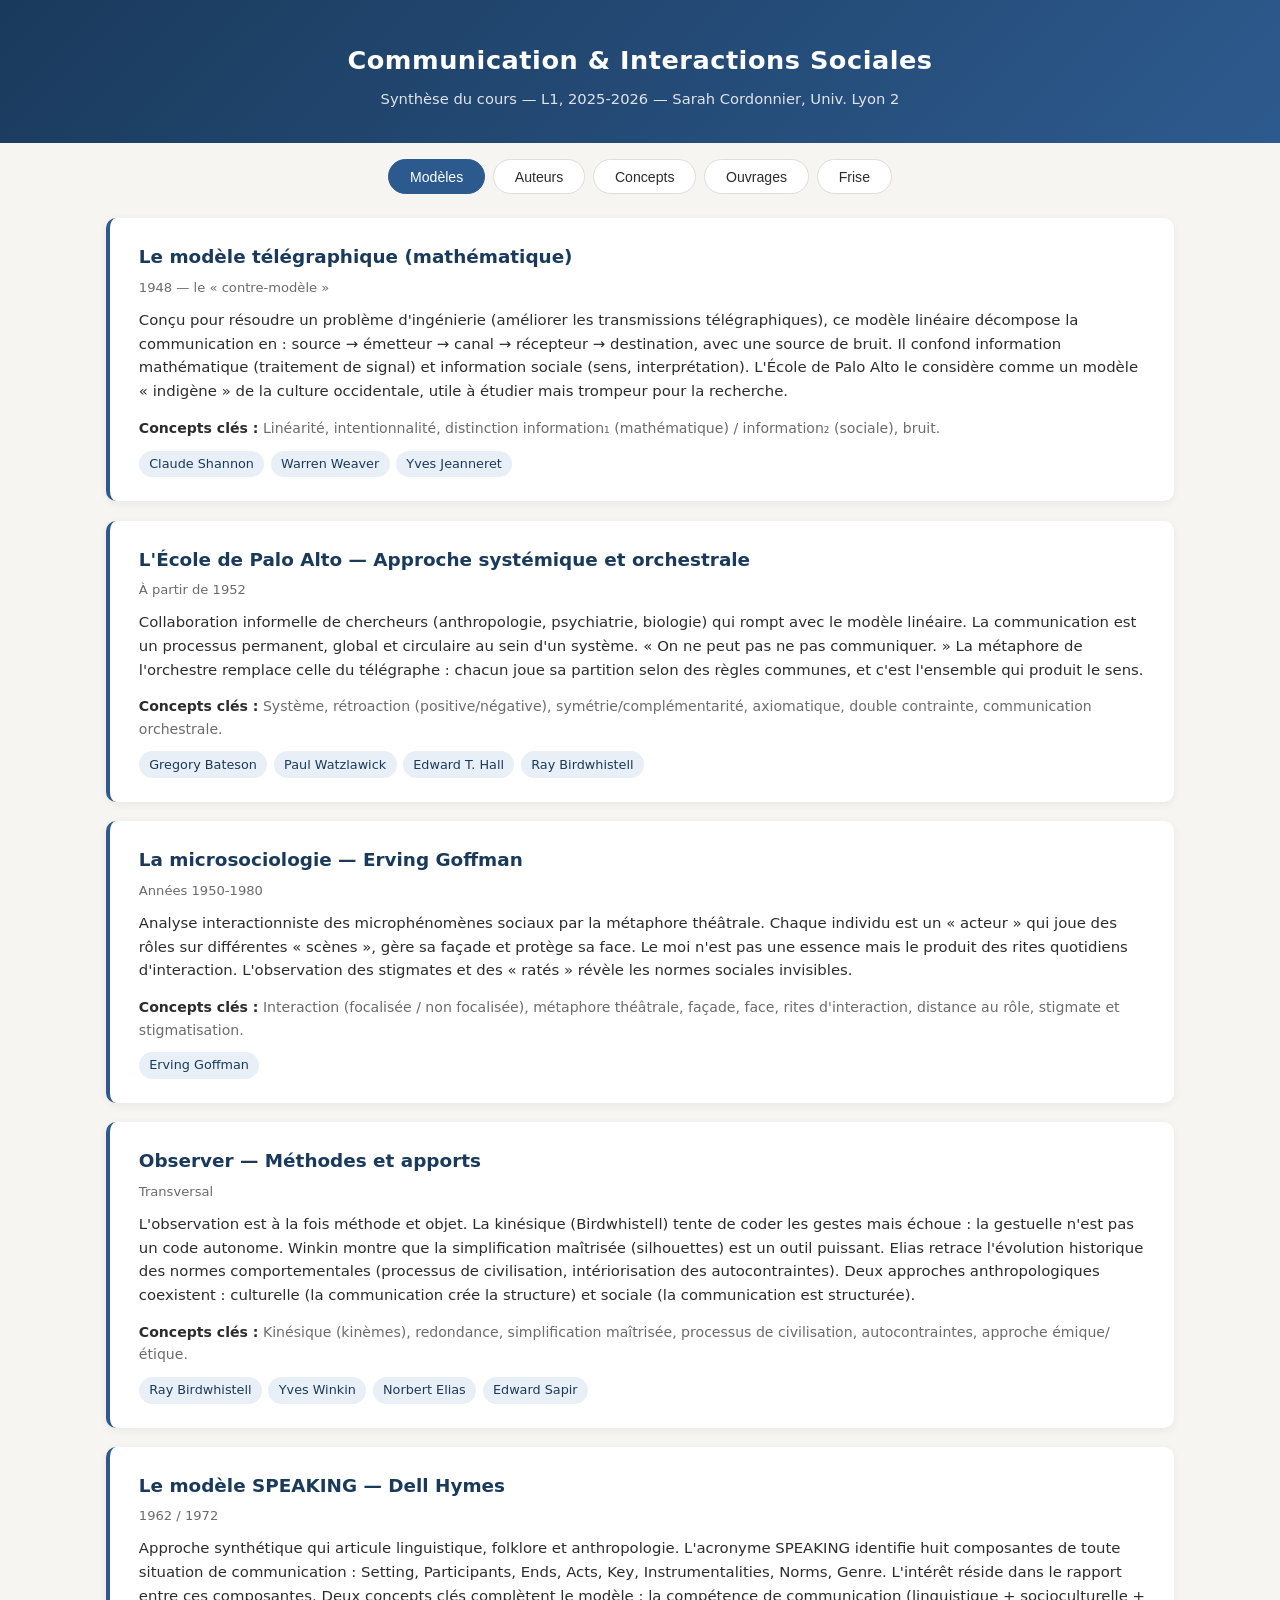
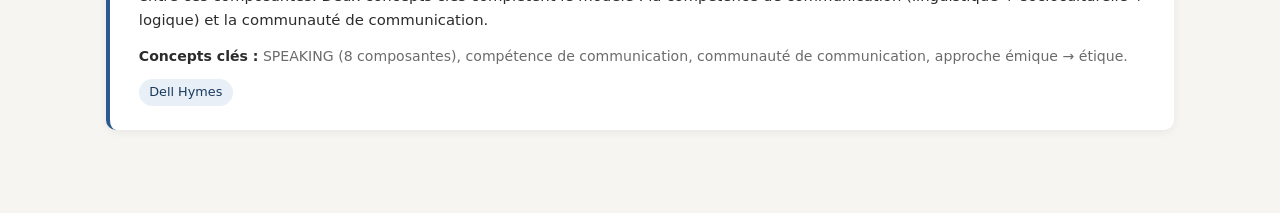
==== index.html @ d6310898 "Rename communication-models.html to index.html" ====
<!DOCTYPE html>
<html lang="fr">
<head>
<meta charset="UTF-8">
<meta name="viewport" content="width=device-width, initial-scale=1.0">
<title>Communication & Interactions Sociales — Synthèse</title>
<style>
  :root {
    --bg: #f6f5f1;
    --card: #ffffff;
    --accent: #2d5a8e;
    --accent-light: #e8eff7;
    --accent-dark: #1a3a5c;
    --accent2: #7b5ea7;
    --accent2-light: #f0ebf7;
    --accent2-dark: #5a3d82;
    --text: #2c2c2c;
    --text-light: #6b6b6b;
    --border: #e0ddd8;
    --tag-bg: #eae7e0;
    --shadow: 0 2px 8px rgba(0,0,0,.06);
    --radius: 10px;
  }

  * { margin: 0; padding: 0; box-sizing: border-box; }

  body {
    font-family: 'Segoe UI', system-ui, -apple-system, sans-serif;
    background: var(--bg);
    color: var(--text);
    line-height: 1.6;
  }

  /* ── Header ── */
  header {
    background: linear-gradient(135deg, var(--accent-dark), var(--accent));
    color: #fff;
    padding: 2.5rem 2rem 2rem;
    text-align: center;
  }
  header h1 { font-size: 1.6rem; font-weight: 700; letter-spacing: .02em; }
  header p { opacity: .85; font-size: .92rem; margin-top: .4rem; }

  /* ── Navigation tabs ── */
  nav {
    display: flex;
    justify-content: center;
    gap: .5rem;
    padding: 1rem 1rem 0;
    position: sticky;
    top: 0;
    background: var(--bg);
    z-index: 100;
  }
  nav button {
    padding: .55rem 1.3rem;
    border: 1.5px solid var(--border);
    background: var(--card);
    border-radius: 999px;
    font-size: .88rem;
    cursor: pointer;
    transition: all .2s;
    font-weight: 500;
    color: var(--text);
  }
  nav button:hover { border-color: var(--accent); color: var(--accent); }
  nav button.active {
    background: var(--accent);
    color: #fff;
    border-color: var(--accent);
  }

  /* ── Main layout ── */
  main { max-width: 1100px; margin: 0 auto; padding: 1.5rem 1rem 4rem; }

  .view { display: none; }
  .view.active { display: block; }

  /* ── Models view ── */
  .model-card {
    background: var(--card);
    border-radius: var(--radius);
    box-shadow: var(--shadow);
    padding: 1.5rem 1.8rem;
    margin-bottom: 1.2rem;
    border-left: 4px solid var(--accent);
    transition: transform .15s;
  }
  .model-card:hover { transform: translateY(-2px); }
  .model-card h2 { font-size: 1.15rem; color: var(--accent-dark); margin-bottom: .3rem; }
  .model-card .period { font-size: .82rem; color: var(--text-light); margin-bottom: .7rem; }
  .model-card .desc { font-size: .93rem; margin-bottom: .8rem; }
  .model-card .concepts { font-size: .88rem; color: var(--text-light); margin-bottom: .7rem; }
  .model-card .concepts strong { color: var(--text); }

  .tags { display: flex; flex-wrap: wrap; gap: .4rem; }
  .tag {
    display: inline-block;
    background: var(--accent-light);
    color: var(--accent-dark);
    font-size: .8rem;
    padding: .2rem .65rem;
    border-radius: 999px;
    cursor: pointer;
    transition: all .18s;
    font-weight: 500;
  }
  .tag:hover { background: var(--accent); color: #fff; }

  /* ── Authors view ── */
  .search-bar {
    display: flex; align-items: center; gap: .6rem; margin-bottom: 1.2rem;
  }
  .search-bar input {
    flex: 1; padding: .6rem 1rem;
    border: 1.5px solid var(--border); border-radius: 999px;
    font-size: .92rem; outline: none; transition: border .2s; background: var(--card);
  }
  .search-bar input:focus { border-color: var(--accent); }

  .authors-grid {
    display: grid;
    grid-template-columns: repeat(auto-fill, minmax(300px, 1fr));
    gap: 1rem;
  }
  .author-card {
    background: var(--card); border-radius: var(--radius); box-shadow: var(--shadow);
    padding: 1.3rem 1.5rem; cursor: pointer; transition: all .18s;
    border: 1.5px solid transparent;
  }
  .author-card:hover { border-color: var(--accent); transform: translateY(-2px); }
  .author-card h3 { font-size: 1.05rem; color: var(--accent-dark); margin-bottom: .15rem; }
  .author-card .dates { font-size: .8rem; color: var(--text-light); margin-bottom: .5rem; }
  .author-card .model-tag {
    display: inline-block; background: var(--tag-bg); font-size: .78rem;
    padding: .15rem .55rem; border-radius: 999px; color: var(--text-light); margin-bottom: .5rem;
  }
  .author-card .preview { font-size: .85rem; color: var(--text-light); }

  /* ── Author detail (modal) ── */
  .detail-overlay {
    display: none; position: fixed; inset: 0; background: rgba(0,0,0,.35);
    z-index: 200; justify-content: center; align-items: center; padding: 1.5rem;
  }
  .detail-overlay.open { display: flex; }

  .detail-panel {
    background: var(--card); border-radius: var(--radius); max-width: 680px; width: 100%;
    max-height: 85vh; overflow-y: auto; padding: 2rem 2.2rem;
    box-shadow: 0 12px 40px rgba(0,0,0,.15); position: relative;
  }
  .detail-panel .close-btn {
    position: absolute; top: 1rem; right: 1.2rem; background: none; border: none;
    font-size: 1.4rem; cursor: pointer; color: var(--text-light); line-height: 1;
  }
  .detail-panel .close-btn:hover { color: var(--text); }
  .detail-panel h2 { font-size: 1.35rem; color: var(--accent-dark); margin-bottom: .1rem; }
  .detail-panel .dates { font-size: .88rem; color: var(--text-light); margin-bottom: 1rem; }
  .detail-panel .section-label {
    font-size: .78rem; font-weight: 600; text-transform: uppercase;
    letter-spacing: .06em; color: var(--accent); margin-top: 1.2rem; margin-bottom: .4rem;
  }
  .detail-panel .model-badge {
    display: inline-block; background: var(--accent-light); color: var(--accent-dark);
    padding: .25rem .75rem; border-radius: 999px; font-size: .88rem; font-weight: 500;
  }
  .concept-item { background: var(--bg); border-radius: 8px; padding: .8rem 1rem; margin-bottom: .5rem; }
  .concept-item .name { font-weight: 600; color: var(--accent-dark); font-size: .95rem; }
  .concept-item .def { font-size: .88rem; color: var(--text); margin-top: .2rem; }

  /* ── Concepts view ── */
  .filter-group { margin-bottom: .8rem; }
  .filter-group-label {
    font-size: .72rem; font-weight: 600; text-transform: uppercase;
    letter-spacing: .06em; margin-bottom: .35rem; display: block;
  }
  .filter-group-label.model-label-title { color: var(--accent); }
  .filter-group-label.author-label-title { color: var(--accent2); }

  .filter-row { display: flex; flex-wrap: wrap; gap: .35rem; }

  .filter-btn {
    padding: .28rem .75rem; border-radius: 999px; font-size: .8rem;
    cursor: pointer; transition: all .2s; font-weight: 500;
  }
  .filter-btn.model-filter {
    border: 1.5px solid var(--border); background: var(--card); color: var(--text-light);
  }
  .filter-btn.model-filter:hover { border-color: var(--accent); color: var(--accent); }
  .filter-btn.model-filter.active { background: var(--accent); color: #fff; border-color: var(--accent); }

  .filter-btn.author-filter {
    border: 1.5px solid #d5cfe6; background: var(--card); color: var(--accent2);
  }
  .filter-btn.author-filter:hover { border-color: var(--accent2); color: var(--accent2-dark); }
  .filter-btn.author-filter.active { background: var(--accent2); color: #fff; border-color: var(--accent2); }

  .concepts-list { display: flex; flex-direction: column; gap: .8rem; }

  .concept-card {
    background: var(--card); border-radius: var(--radius); box-shadow: var(--shadow);
    padding: 1.2rem 1.5rem; border-left: 4px solid var(--accent); transition: transform .15s;
  }
  .concept-card:hover { transform: translateY(-2px); }
  .concept-card h3 { font-size: 1.05rem; color: var(--accent-dark); margin-bottom: .25rem; }
  .concept-card .concept-def { font-size: .9rem; color: var(--text); margin-bottom: .7rem; }
  .concept-card .concept-meta { display: flex; flex-wrap: wrap; align-items: center; gap: .4rem; }
  .concept-card .concept-meta .author-link {
    display: inline-block; background: var(--accent2-light); color: var(--accent2-dark);
    font-size: .8rem; padding: .18rem .6rem; border-radius: 999px;
    cursor: pointer; font-weight: 500; transition: all .18s;
  }
  .concept-card .concept-meta .author-link:hover { background: var(--accent2); color: #fff; }
  .concept-card .concept-meta .model-label-tag {
    display: inline-block; background: var(--accent-light); font-size: .75rem;
    padding: .15rem .55rem; border-radius: 999px; color: var(--accent-dark);
  }

  /* ── Ouvrages view ── */
  .ouvrages-list { display: flex; flex-direction: column; gap: .8rem; }

  .ouvrage-card {
    background: var(--card); border-radius: var(--radius); box-shadow: var(--shadow);
    padding: 1.3rem 1.5rem; border-left: 4px solid var(--accent2); transition: transform .15s;
  }
  .ouvrage-card:hover { transform: translateY(-2px); }
  .ouvrage-card .ouvrage-header { display: flex; justify-content: space-between; align-items: baseline; flex-wrap: wrap; gap: .4rem; }
  .ouvrage-card h3 {
    font-size: 1.05rem; color: var(--accent-dark); font-style: italic; margin-bottom: .1rem;
  }
  .ouvrage-card .ouvrage-year {
    font-size: .82rem; font-weight: 700; color: var(--accent); white-space: nowrap;
  }
  .ouvrage-card .ouvrage-author {
    font-size: .9rem; color: var(--accent2-dark); font-weight: 500; margin-bottom: .4rem;
    cursor: pointer; transition: color .15s;
  }
  .ouvrage-card .ouvrage-author:hover { color: var(--accent2); }
  .ouvrage-card .ouvrage-ref {
    font-size: .82rem; color: var(--text-light); margin-bottom: .5rem;
  }
  .ouvrage-card .ouvrage-desc { font-size: .88rem; color: var(--text); margin-bottom: .6rem; }
  .ouvrage-card .ouvrage-concepts-label {
    font-size: .72rem; font-weight: 600; text-transform: uppercase;
    letter-spacing: .06em; color: var(--accent); margin-bottom: .3rem;
  }
  .ouvrage-card .ouvrage-concepts-list {
    display: flex; flex-wrap: wrap; gap: .3rem;
  }
  .ouvrage-card .ouvrage-concept-tag {
    display: inline-block; background: var(--bg); font-size: .78rem;
    padding: .15rem .55rem; border-radius: 999px; color: var(--accent-dark); font-weight: 500;
  }
  .ouvrage-card .ouvrage-meta { display: flex; flex-wrap: wrap; gap: .3rem; margin-top: .5rem; }
  .ouvrage-card .ouvrage-model-tag {
    display: inline-block; background: var(--accent-light); font-size: .73rem;
    padding: .12rem .5rem; border-radius: 999px; color: var(--accent-dark);
  }

  /* ── Timeline view ── */
  .timeline { position: relative; padding: 1rem 0 1rem 2.5rem; }
  .timeline::before {
    content: ''; position: absolute; left: 1rem; top: 0; bottom: 0;
    width: 3px; background: linear-gradient(to bottom, var(--accent), var(--accent2));
    border-radius: 2px;
  }
  .tl-item { position: relative; margin-bottom: 1.8rem; }
  .tl-dot {
    position: absolute; left: -1.85rem; top: .45rem; width: 14px; height: 14px;
    border-radius: 50%; border: 3px solid var(--accent); background: var(--card); z-index: 2;
  }
  .tl-dot.model-dot { border-color: var(--accent); }
  .tl-dot.work-dot { border-color: var(--accent2); background: var(--accent2-light); }

  .tl-year {
    font-size: .78rem; font-weight: 700; color: var(--accent);
    text-transform: uppercase; letter-spacing: .05em; margin-bottom: .2rem;
  }
  .tl-card {
    background: var(--card); border-radius: var(--radius); box-shadow: var(--shadow);
    padding: 1rem 1.3rem; border-left: 3px solid transparent;
  }
  .tl-card.model-event { border-left-color: var(--accent); }
  .tl-card.work-event { border-left-color: var(--accent2); }

  .tl-card h3 { font-size: 1rem; color: var(--accent-dark); margin-bottom: .15rem; }
  .tl-card .tl-author { font-size: .85rem; color: var(--accent2-dark); font-weight: 500; }
  .tl-card .tl-desc { font-size: .85rem; color: var(--text-light); margin-top: .3rem; }
  .tl-card .tl-tags { margin-top: .4rem; display: flex; flex-wrap: wrap; gap: .3rem; }
  .tl-card .tl-tags .tl-tag {
    font-size: .73rem; padding: .12rem .5rem; border-radius: 999px;
  }
  .tl-tag.tl-model-tag { background: var(--accent-light); color: var(--accent-dark); }
  .tl-tag.tl-author-tag {
    background: var(--accent2-light); color: var(--accent2-dark);
    cursor: pointer; transition: all .18s;
  }
  .tl-tag.tl-author-tag:hover { background: var(--accent2); color: #fff; }

  .tl-legend {
    display: flex; gap: 1.5rem; margin-bottom: 1.2rem; font-size: .82rem; color: var(--text-light);
  }
  .tl-legend-item { display: flex; align-items: center; gap: .4rem; }
  .tl-legend-dot {
    width: 12px; height: 12px; border-radius: 50%; border: 3px solid;
  }
  .tl-legend-dot.model-legend { border-color: var(--accent); background: var(--card); }
  .tl-legend-dot.work-legend { border-color: var(--accent2); background: var(--accent2-light); }

  /* ── Responsive ── */
  @media (max-width: 600px) {
    header h1 { font-size: 1.25rem; }
    .detail-panel { padding: 1.4rem; }
    .authors-grid { grid-template-columns: 1fr; }
    nav button { font-size: .8rem; padding: .45rem .9rem; }
    .timeline { padding-left: 2rem; }
  }
</style>
</head>
<body>

<header>
  <h1>Communication &amp; Interactions Sociales</h1>
  <p>Synthèse du cours — L1, 2025-2026 — Sarah Cordonnier, Univ. Lyon 2</p>
</header>

<nav>
  <button class="active" data-view="models">Modèles</button>
  <button data-view="authors">Auteurs</button>
  <button data-view="concepts">Concepts</button>
  <button data-view="ouvrages">Ouvrages</button>
  <button data-view="timeline">Frise</button>
</nav>

<main>

  <!-- ════════════════ MODELS VIEW ════════════════ -->
  <section id="models" class="view active"></section>

  <!-- ════════════════ AUTHORS VIEW ════════════════ -->
  <section id="authors" class="view">
    <div class="search-bar">
      <input type="text" id="search" placeholder="Rechercher un auteur…">
    </div>
    <div class="authors-grid" id="authorsGrid"></div>
  </section>

  <!-- ════════════════ CONCEPTS VIEW ════════════════ -->
  <section id="concepts" class="view">
    <div class="search-bar">
      <input type="text" id="searchConcepts" placeholder="Rechercher un concept…">
    </div>
    <div id="conceptsFilters"></div>
    <div class="concepts-list" id="conceptsList"></div>
  </section>

  <!-- ════════════════ OUVRAGES VIEW ════════════════ -->
  <section id="ouvrages" class="view">
    <div class="search-bar">
      <input type="text" id="searchOuvrages" placeholder="Rechercher un ouvrage, un auteur…">
    </div>
    <div class="ouvrages-list" id="ouvragesList"></div>
  </section>

  <!-- ════════════════ TIMELINE VIEW ════════════════ -->
  <section id="timeline" class="view">
    <div class="tl-legend" id="tlLegend">
      <div class="tl-legend-item"><span class="tl-legend-dot model-legend"></span> Modèle / courant</div>
      <div class="tl-legend-item"><span class="tl-legend-dot work-legend"></span> Œuvre clé</div>
    </div>
    <div class="timeline" id="timelineContainer"></div>
  </section>

</main>

<!-- ════════════════ DETAIL OVERLAY ════════════════ -->
<div class="detail-overlay" id="detailOverlay">
  <div class="detail-panel" id="detailPanel"></div>
</div>

<script>
// ═══════════════════════════════════════════
//  DATA
// ═══════════════════════════════════════════

const models = [
  {
    id: "telegraphique",
    name: "Le modèle télégraphique (mathématique)",
    period: "1948 — le « contre-modèle »",
    desc: "Conçu pour résoudre un problème d'ingénierie (améliorer les transmissions télégraphiques), ce modèle linéaire décompose la communication en : source → émetteur → canal → récepteur → destination, avec une source de bruit. Il confond information mathématique (traitement de signal) et information sociale (sens, interprétation). L'École de Palo Alto le considère comme un modèle « indigène » de la culture occidentale, utile à étudier mais trompeur pour la recherche.",
    concepts: "Linéarité, intentionnalité, distinction information₁ (mathématique) / information₂ (sociale), bruit.",
    authors: ["Claude Shannon", "Warren Weaver", "Yves Jeanneret"]
  },
  {
    id: "palo-alto",
    name: "L'École de Palo Alto — Approche systémique et orchestrale",
    period: "À partir de 1952",
    desc: "Collaboration informelle de chercheurs (anthropologie, psychiatrie, biologie) qui rompt avec le modèle linéaire. La communication est un processus permanent, global et circulaire au sein d'un système. « On ne peut pas ne pas communiquer. » La métaphore de l'orchestre remplace celle du télégraphe : chacun joue sa partition selon des règles communes, et c'est l'ensemble qui produit le sens.",
    concepts: "Système, rétroaction (positive/négative), symétrie/complémentarité, axiomatique, double contrainte, communication orchestrale.",
    authors: ["Gregory Bateson", "Paul Watzlawick", "Edward T. Hall", "Ray Birdwhistell"]
  },
  {
    id: "microsociologie",
    name: "La microsociologie — Erving Goffman",
    period: "Années 1950-1980",
    desc: "Analyse interactionniste des microphénomènes sociaux par la métaphore théâtrale. Chaque individu est un « acteur » qui joue des rôles sur différentes « scènes », gère sa façade et protège sa face. Le moi n'est pas une essence mais le produit des rites quotidiens d'interaction. L'observation des stigmates et des « ratés » révèle les normes sociales invisibles.",
    concepts: "Interaction (focalisée / non focalisée), métaphore théâtrale, façade, face, rites d'interaction, distance au rôle, stigmate et stigmatisation.",
    authors: ["Erving Goffman"]
  },
  {
    id: "observation",
    name: "Observer — Méthodes et apports",
    period: "Transversal",
    desc: "L'observation est à la fois méthode et objet. La kinésique (Birdwhistell) tente de coder les gestes mais échoue : la gestuelle n'est pas un code autonome. Winkin montre que la simplification maîtrisée (silhouettes) est un outil puissant. Elias retrace l'évolution historique des normes comportementales (processus de civilisation, intériorisation des autocontraintes). Deux approches anthropologiques coexistent : culturelle (la communication crée la structure) et sociale (la communication est structurée).",
    concepts: "Kinésique (kinèmes), redondance, simplification maîtrisée, processus de civilisation, autocontraintes, approche émique/étique.",
    authors: ["Ray Birdwhistell", "Yves Winkin", "Norbert Elias", "Edward Sapir"]
  },
  {
    id: "speaking",
    name: "Le modèle SPEAKING — Dell Hymes",
    period: "1962 / 1972",
    desc: "Approche synthétique qui articule linguistique, folklore et anthropologie. L'acronyme SPEAKING identifie huit composantes de toute situation de communication : Setting, Participants, Ends, Acts, Key, Instrumentalities, Norms, Genre. L'intérêt réside dans le rapport entre ces composantes. Deux concepts clés complètent le modèle : la compétence de communication (linguistique + socioculturelle + logique) et la communauté de communication.",
    concepts: "SPEAKING (8 composantes), compétence de communication, communauté de communication, approche émique → étique.",
    authors: ["Dell Hymes"]
  }
];

const authors = [
  {
    id: "shannon", name: "Claude Shannon", dates: "1916 – 2001", models: ["telegraphique"],
    concepts: [
      { name: "Modèle mathématique de la communication", def: "Schéma linéaire : source d'information → émetteur → canal (avec bruit) → récepteur → destination. Conçu pour optimiser la transmission du signal télégraphique." },
      { name: "Information mathématique (information₁)", def: "Mesure quantitative du signal transmis, indépendante du sens. La machine ne comprend rien ; l'efficacité repose sur l'exclusion du sens." },
      { name: "Niveaux de la communication", def: "Trois niveaux distincts : technique (fidélité du signal), sémantique (signification), efficacité (effet sur le destinataire)." }
    ]
  },
  {
    id: "weaver", name: "Warren Weaver", dates: "1894 – 1978", models: ["telegraphique"],
    concepts: [
      { name: "Vulgarisation du modèle mathématique", def: "Co-auteur de la Théorie mathématique de la communication (1949), Weaver a étendu et popularisé le modèle de Shannon en le présentant comme applicable à toute forme de communication humaine, ce qui a contribué à la confusion entre niveaux technique et sémantique." }
    ]
  },
  {
    id: "jeanneret", name: "Yves Jeanneret", dates: "1951 – 2020", models: ["telegraphique"],
    concepts: [
      { name: "Information₁ vs information₂", def: "Distinction cruciale entre l'information mathématique (traitement formel de signaux) et l'information sociale (qui suppose interprétation et production de sens). Les deux processus sont radicalement différents." },
      { name: "Critique des « technologies de l'information »", def: "L'expression « technologies de l'information » entretient une confusion entre le traitement du signal et la production de sens. L'information sociale a pour condition l'interprétation, que l'information mathématique élimine." }
    ]
  },
  {
    id: "bateson", name: "Gregory Bateson", dates: "1904 – 1980", models: ["palo-alto"],
    concepts: [
      { name: "Communication systémique", def: "La communication a lieu au sein d'un système (parallèle culture → communication). La communication est la matrice dans laquelle sont enchâssées toutes les activités humaines." },
      { name: "Rétroaction (feedback)", def: "Mécanisme par lequel les effets d'une action reviennent modifier l'action elle-même. Peut être symétrique (le comportement de A stimule B dans le même sens) ou complémentaire (sens contraire)." },
      { name: "Rétroaction positive / négative", def: "Effets sur le système : la rétroaction positive amplifie et déstabilise (escalade) ; la rétroaction négative stabilise et régule le système." }
    ]
  },
  {
    id: "watzlawick", name: "Paul Watzlawick", dates: "1921 – 2007", models: ["palo-alto"],
    concepts: [
      { name: "Axiomatique de la communication", def: "Cinq axiomes fondamentaux posés dans Une logique de la communication (1967) qui décrivent les propriétés inévitables de toute interaction." },
      { name: "Axiome 1 : On ne peut pas ne pas communiquer", def: "Tout comportement a valeur de message. Activité ou inactivité, parole ou silence, tout est communication." },
      { name: "Axiome 2 : Contenu et relation", def: "Toute communication possède un contenu (ce qui est dit) et définit une relation (comment c'est dit, rapport entre les interactants)." },
      { name: "Axiome 3 : Ponctuation", def: "Toute communication est une suite d'interactions que chacun ponctue à sa manière (chacun découpe le flux différemment)." },
      { name: "Axiome 4 : Codes analogiques et digitaux", def: "La communication utilise simultanément des codes digitaux (langage verbal, discret) et analogiques (gestes, ton, continu)." },
      { name: "Axiome 5 : Symétrie et complémentarité", def: "Les échanges sont soit symétriques (relation d'égalité) soit complémentaires (relation de différence), et la rétroaction renforce ou modifie le système." },
      { name: "Double contrainte (double bind)", def: "Communication paradoxale : un message affirme quelque chose (contenu) et son contraire (relation), dans une situation où le récepteur ne peut pas sortir du cadre. Ex : « Soyez spontané »." },
      { name: "Communication pathologique", def: "Pour chacun des cinq axiomes, il existe une forme pathologique de communication. Résolutions possibles : métacommunication ou repli." }
    ]
  },
  {
    id: "hall", name: "Edward T. Hall", dates: "1914 – 2009", models: ["palo-alto"],
    concepts: [
      { name: "Proxémique", def: "Ensemble des observations et théories concernant l'usage que l'homme fait de l'espace en tant que produit culturel spécifique." },
      { name: "Quatre distances interpersonnelles", def: "Distance intime (0-45 cm), personnelle (45-125 cm), sociale (125 cm - 3,6 m), publique (> 3,6 m). Chacune avec un mode proche et un mode lointain." },
      { name: "Culture comme écosystème", def: "Chaque culture construit des « mondes perceptifs différents ». Les individus apprennent dès l'enfance à filtrer les données sensorielles selon des modèles culturels qui semblent fixés pour la vie." },
      { name: "Crible perceptif culturel", def: "Processus de sélection sensorielle propre à chaque culture : certains stimuli sont retenus, d'autres éliminés. Les environnements architecturaux et urbains en sont l'expression." }
    ]
  },
  {
    id: "birdwhistell", name: "Ray Birdwhistell", dates: "1918 – 1994", models: ["palo-alto", "observation"],
    concepts: [
      { name: "Kinésique", def: "Tentative de codifier le langage des gestes en unités minimales (kinèmes), inspirée de la linguistique structurale. L'échec de cette entreprise montre que la gestuelle n'est pas un code autonome." },
      { name: "Redondance communicationnelle", def: "Ce qui prime dans la communication n'est pas un code gestuel isolé mais la redondance entre différents canaux. Être membre d'une culture, c'est être prévisible." }
    ]
  },
  {
    id: "goffman", name: "Erving Goffman", dates: "1922 – 1982", models: ["microsociologie"],
    concepts: [
      { name: "Interaction focalisée / non focalisée", def: "Focalisée : les personnes collaborent pour maintenir un centre d'intérêt unique (conversation). Non focalisée : gestion de la coprésence (un coup d'œil, entrer dans un champ visuel)." },
      { name: "Métaphore théâtrale", def: "La vie sociale est analysée comme une représentation : chacun joue des rôles sur une scène, avec une façade, un décor, et des coulisses. La réalité est une construction collective." },
      { name: "Façade", def: "Ensemble d'éléments (expression verbale, gestes, postures, vêtements, décor) permettant à l'acteur de contrôler l'image qu'il projette." },
      { name: "Face", def: "Valeur sociale positive qu'une personne revendique à travers sa ligne d'action. Chacun doit préserver sa propre face et celle de ses partenaires." },
      { name: "Rites d'interaction", def: "Échanges de politesses, tact, savoir-vivre qui maintiennent l'ordre social. La face sociale est un prêt consenti par la société : si on ne s'en montre pas digne, elle est retirée." },
      { name: "Distance au rôle", def: "Degré d'implication ou de détachement par rapport au rôle joué dans la situation." },
      { name: "Stigmate et stigmatisation", def: "Un attribut qui disqualifie dans les interactions. Le stigmate est variable selon les situations, visible ou invisible. Son observation révèle les normes sociales invisibles." },
      { name: "Passing (dissimulation du stigmate)", def: "Stratégie consistant à dissimuler un attribut stigmatisant pour feindre d'appartenir à la « norme » (ex : cacher son accent)." }
    ]
  },
  {
    id: "winkin", name: "Yves Winkin", dates: "1953 –", models: ["palo-alto", "observation"],
    concepts: [
      { name: "Anthropologie de la communication", def: "Approche qui considère le modèle télégraphique comme un modèle « indigène » occidental. Observer la communication, c'est s'intéresser aux règles explicites et implicites qui font de nous les membres d'une culture." },
      { name: "Simplification maîtrisée (silhouettage)", def: "Méthode d'observation consistant à éliminer les informations superfétatoires (psychologiques, vestimentaires) pour travailler avec des corps en mouvement, créant une rupture avec les fausses évidences du sens commun." },
      { name: "Communication orchestrale", def: "Métaphore centrale : la communication est comme un orchestre où chacun joue sa partition selon des règles communes. Les notions d'émetteur/récepteur s'effacent au profit de l'activité sociale collective." }
    ]
  },
  {
    id: "elias", name: "Norbert Elias", dates: "1897 – 1990", models: ["observation"],
    concepts: [
      { name: "Processus de civilisation", def: "Évolution historique (XIe – XXe siècle) par laquelle les comportements liés aux fonctions naturelles (manger, se moucher, etc.) sont progressivement régulés, ritualisés et masqués." },
      { name: "Autocontraintes", def: "Intériorisation des règles extérieures : la norme sociale n'a plus besoin d'être imposée de l'extérieur car l'individu l'a faite sienne." },
      { name: "Civilité", def: "Concept issu du Traité de bonnes manières d'Érasme (1530). Le comportement extérieur relève d'un apprentissage social, pas seulement d'une disposition innée." }
    ]
  },
  {
    id: "hymes", name: "Dell Hymes", dates: "1927 – 2009", models: ["speaking"],
    concepts: [
      { name: "Modèle SPEAKING", def: "Huit composantes de toute situation de communication : Setting (cadre), Participants, Ends (finalité), Acts (contenu et forme), Key (tonalité), Instrumentalities (moyens), Norms (d'interaction et d'interprétation), Genre (type d'activité de langage)." },
      { name: "Compétence de communication", def: "Capacité à aborder les situations sociales dans leur diversité. Comprend trois dimensions : compétence linguistique, socioculturelle et logique." },
      { name: "Communauté de communication", def: "Groupe d'êtres humains ayant en commun des pratiques et des règles de communication. La compétence de communication n'existe qu'au sein d'une telle communauté." }
    ]
  },
  {
    id: "sapir", name: "Edward Sapir", dates: "1884 – 1939", models: ["observation"],
    concepts: [
      { name: "Culture comme code secret", def: "La culture est le « code secret et compliqué, écrit nulle part, connu de personne, mais compris par tous ». Cette idée a inspiré les travaux de Birdwhistell sur l'articulation entre culture et communication." }
    ]
  },
  {
    id: "goodenough", name: "Ward Goodenough", dates: "1919 – 2013", models: ["palo-alto"],
    concepts: [
      { name: "Culture comme compétence", def: "La culture est « tout ce qu'il faut savoir pour être membre » d'un groupe. Définition minimale qui ouvre la voie à l'analyse des règles explicites et implicites, du savoir latent et manifeste." }
    ]
  },
  {
    id: "ollivier", name: "Bruno Ollivier", dates: "", models: ["palo-alto", "microsociologie"],
    concepts: [
      { name: "Communication orchestrale (formulation)", def: "Il n'existe de communication que dans un groupe (l'orchestre), dans lequel chacun joue sa partition selon des règles communes. Les fonctions d'émetteur et de récepteur s'effacent au profit de la communication comme activité sociale." },
      { name: "Dispositif", def: "Concept mobilisé pour analyser les situations de communication dans leur dimension matérielle et organisationnelle." }
    ]
  },
  {
    id: "scott", name: "James C. Scott", dates: "1936 – 2024", models: ["microsociologie"],
    concepts: [
      { name: "Arts de la résistance", def: "Analyse des rapports de domination : les normes sociales (étiquette, bienséance) nous forcent à sacrifier de la franchise pour entretenir des relations. Cette prudence peut être stratégique face aux rapports de pouvoir." }
    ]
  },
  {
    id: "olivesi", name: "Stéphane Olivesi", dates: "", models: ["palo-alto"],
    concepts: [
      { name: "Critique de Hall", def: "Les variations culturelles et spatiales mises en évidence par Hall ne doivent pas occulter les différences sociales au sein d'une même culture. Un individu communique souvent mieux avec quelqu'un de culture différente mais de même niveau social." }
    ]
  }
];

const modelNames = {
  telegraphique: "Modèle télégraphique",
  "palo-alto": "École de Palo Alto",
  microsociologie: "Microsociologie (Goffman)",
  observation: "Observation",
  speaking: "Modèle SPEAKING (Hymes)"
};

// ═══════════════════════════════════════════
//  TIMELINE DATA
// ═══════════════════════════════════════════
const timelineEvents = [
  { year: 1921, type: "work", title: "Language", author: "Edward Sapir", authorId: "sapir", model: "observation", desc: "Ouvrage fondateur sur le langage comme fait culturel. La culture y est décrite comme un code implicite partagé." },
  { year: 1939, type: "work", title: "Über den Prozess der Zivilisation", author: "Norbert Elias", authorId: "elias", model: "observation", desc: "Le processus de civilisation : étude de l'évolution des normes comportementales du XIe au XXe siècle. Concepts d'autocontrainte et de civilité." },
  { year: 1948, type: "model", title: "Modèle télégraphique", author: "Claude Shannon", authorId: "shannon", model: "telegraphique", desc: "A Mathematical Theory of Communication — naissance du modèle linéaire source → émetteur → canal → récepteur → destination." },
  { year: 1949, type: "work", title: "The Mathematical Theory of Communication", author: "Shannon & Weaver", authorId: "shannon", model: "telegraphique", desc: "Ouvrage co-écrit avec Warren Weaver qui vulgarise et étend le modèle à toute communication humaine." },
  { year: 1951, type: "work", title: "Communication: The Social Matrix of Psychiatry", author: "Bateson & Ruesch", authorId: "bateson", model: "palo-alto", desc: "La communication comme matrice de toutes les activités humaines. Prémices de l'approche systémique." },
  { year: 1952, type: "model", title: "Fondation de l'École de Palo Alto", author: "Bateson, Birdwhistell, Hall, Watzlawick…", authorId: "bateson", model: "palo-alto", desc: "Collaboration informelle de chercheurs en anthropologie, psychiatrie et biologie. Rupture avec le modèle linéaire." },
  { year: 1959, type: "work", title: "The Presentation of Self in Everyday Life", author: "Erving Goffman", authorId: "goffman", model: "microsociologie", desc: "La mise en scène de la vie quotidienne : fondement de la métaphore théâtrale. Concepts de façade, coulisses, rôle." },
  { year: 1959, type: "work", title: "The Silent Language", author: "Edward T. Hall", authorId: "hall", model: "palo-alto", desc: "Premier ouvrage de Hall sur la communication non verbale et les dimensions culturelles du temps et de l'espace." },
  { year: 1963, type: "work", title: "Stigma", author: "Erving Goffman", authorId: "goffman", model: "microsociologie", desc: "Stigmate : les usages sociaux des handicaps. Analyse de la façon dont un attribut disqualifie dans les interactions." },
  { year: 1966, type: "work", title: "The Hidden Dimension", author: "Edward T. Hall", authorId: "hall", model: "palo-alto", desc: "La dimension cachée : fondement de la proxémique. Théorie des quatre distances interpersonnelles et du crible perceptif culturel." },
  { year: 1967, type: "work", title: "Pragmatics of Human Communication", author: "Watzlawick, Beavin, Jackson", authorId: "watzlawick", model: "palo-alto", desc: "Une logique de la communication : les cinq axiomes, la double contrainte, la communication pathologique." },
  { year: 1967, type: "work", title: "Interaction Ritual", author: "Erving Goffman", authorId: "goffman", model: "microsociologie", desc: "Les rites d'interaction : face, tact, savoir-vivre. La face sociale comme prêt consenti par la société." },
  { year: 1970, type: "work", title: "Kinesics and Context", author: "Ray Birdwhistell", authorId: "birdwhistell", model: "observation", desc: "Tentative de codifier la gestuelle en kinèmes. L'échec montre que la gestuelle n'est pas un code autonome : importance de la redondance." },
  { year: 1974, type: "model", title: "Modèle SPEAKING", author: "Dell Hymes", authorId: "hymes", model: "speaking", desc: "Foundations in Sociolinguistics — huit composantes de la situation de communication. Concepts de compétence et communauté de communication." },
  { year: 1990, type: "work", title: "Domination and the Arts of Resistance", author: "James C. Scott", authorId: "scott", model: "microsociologie", desc: "Analyse des rapports de domination et des stratégies de résistance à travers les normes sociales et l'étiquette." },
  { year: 1996, type: "work", title: "Anthropologie de la communication", author: "Yves Winkin", authorId: "winkin", model: "palo-alto", desc: "Synthèse de l'approche anthropologique. Communication orchestrale, simplification maîtrisée, critique du modèle télégraphique comme modèle « indigène »." },
  { year: 1997, type: "work", title: "De l'anthropologie à l'épistémologie de la communication", author: "Stéphane Olivesi", authorId: "olivesi", model: "palo-alto", desc: "Critique des travaux de Hall : les différences sociales transcendent souvent les différences culturelles." },
  { year: 2000, type: "work", title: "Observer la communication", author: "Bruno Ollivier", authorId: "ollivier", model: "palo-alto", desc: "Naissance d'une interdiscipline. Formulation de la métaphore orchestrale et du concept de dispositif." },
  { year: 2000, type: "work", title: "Y a-t-il (vraiment) des technologies de l'information ?", author: "Yves Jeanneret", authorId: "jeanneret", model: "telegraphique", desc: "Distinction fondamentale entre information mathématique et information sociale. Critique de la confusion entretenue par l'expression « technologies de l'information »." }
];

// ═══════════════════════════════════════════
//  RENDER MODELS
// ═══════════════════════════════════════════
function renderModels() {
  const container = document.getElementById("models");
  container.innerHTML = models.map(m => `
    <div class="model-card">
      <h2>${m.name}</h2>
      <div class="period">${m.period}</div>
      <div class="desc">${m.desc}</div>
      <div class="concepts"><strong>Concepts clés :</strong> ${m.concepts}</div>
      <div class="tags">
        ${m.authors.map(a => `<span class="tag" data-author="${a}">${a}</span>`).join("")}
      </div>
    </div>
  `).join("");
  container.querySelectorAll(".tag").forEach(tag => {
    tag.addEventListener("click", () => {
      const author = authors.find(a => a.name === tag.dataset.author);
      if (author) openDetail(author);
    });
  });
}

// ═══════════════════════════════════════════
//  RENDER AUTHORS GRID
// ═══════════════════════════════════════════
function renderAuthors(filter = "") {
  const grid = document.getElementById("authorsGrid");
  const filtered = authors.filter(a => a.name.toLowerCase().includes(filter.toLowerCase()));
  grid.innerHTML = filtered.map(a => `
    <div class="author-card" data-id="${a.id}">
      <h3>${a.name}</h3>
      ${a.dates ? `<div class="dates">${a.dates}</div>` : ""}
      <div>${a.models.map(m => `<span class="model-tag">${modelNames[m]}</span>`).join(" ")}</div>
      <div class="preview">${a.concepts.length} concept${a.concepts.length > 1 ? "s" : ""} — ${a.concepts[0].name}${a.concepts.length > 1 ? ", …" : ""}</div>
    </div>
  `).join("");
  grid.querySelectorAll(".author-card").forEach(card => {
    card.addEventListener("click", () => {
      const author = authors.find(a => a.id === card.dataset.id);
      if (author) openDetail(author);
    });
  });
}

// ═══════════════════════════════════════════
//  DETAIL OVERLAY
// ═══════════════════════════════════════════
function openDetail(author) {
  const panel = document.getElementById("detailPanel");
  panel.innerHTML = `
    <button class="close-btn" id="closeDetail">&times;</button>
    <h2>${author.name}</h2>
    ${author.dates ? `<div class="dates">${author.dates}</div>` : ""}
    <div class="section-label">Modèle(s) communicationnel(s)</div>
    <div>${author.models.map(m => `<span class="model-badge">${modelNames[m]}</span>`).join(" ")}</div>
    <div class="section-label">Concepts marquants</div>
    ${author.concepts.map(c => `
      <div class="concept-item">
        <div class="name">${c.name}</div>
        <div class="def">${c.def}</div>
      </div>
    `).join("")}
  `;
  const overlay = document.getElementById("detailOverlay");
  overlay.classList.add("open");
  document.getElementById("closeDetail").addEventListener("click", closeDetail);
  overlay.addEventListener("click", e => { if (e.target === overlay) closeDetail(); });
}
function closeDetail() { document.getElementById("detailOverlay").classList.remove("open"); }

// ═══════════════════════════════════════════
//  CONCEPTS — FLAT LIST + DUAL FILTERS
// ═══════════════════════════════════════════
function buildAllConcepts() {
  const all = [];
  authors.forEach(a => {
    a.concepts.forEach(c => {
      all.push({ name: c.name, def: c.def, authorName: a.name, authorId: a.id, models: a.models });
    });
  });
  all.sort((a, b) => a.name.localeCompare(b.name, "fr"));
  return all;
}
const allConcepts = buildAllConcepts();

let activeModelFilter = null;
let activeAuthorFilter = null;

function renderConceptFilters() {
  const container = document.getElementById("conceptsFilters");
  const modelEntries = Object.entries(modelNames);
  const uniqueAuthors = authors.map(a => ({ id: a.id, name: a.name }));

  container.innerHTML = `
    <div class="filter-group">
      <span class="filter-group-label model-label-title">Par modèle</span>
      <div class="filter-row" id="modelFilters">
        <button class="filter-btn model-filter active" data-model="all">Tous</button>
        ${modelEntries.map(([id, label]) => `<button class="filter-btn model-filter" data-model="${id}">${label}</button>`).join("")}
      </div>
    </div>
    <div class="filter-group">
      <span class="filter-group-label author-label-title">Par auteur</span>
      <div class="filter-row" id="authorFilters">
        <button class="filter-btn author-filter active" data-author="all">Tous</button>
        ${uniqueAuthors.map(a => `<button class="filter-btn author-filter" data-author="${a.id}">${a.name}</button>`).join("")}
      </div>
    </div>
  `;

  container.querySelectorAll("#modelFilters .filter-btn").forEach(btn => {
    btn.addEventListener("click", () => {
      container.querySelectorAll("#modelFilters .filter-btn").forEach(b => b.classList.remove("active"));
      btn.classList.add("active");
      activeModelFilter = btn.dataset.model === "all" ? null : btn.dataset.model;
      renderConcepts(document.getElementById("searchConcepts").value);
    });
  });

  container.querySelectorAll("#authorFilters .filter-btn").forEach(btn => {
    btn.addEventListener("click", () => {
      container.querySelectorAll("#authorFilters .filter-btn").forEach(b => b.classList.remove("active"));
      btn.classList.add("active");
      activeAuthorFilter = btn.dataset.author === "all" ? null : btn.dataset.author;
      renderConcepts(document.getElementById("searchConcepts").value);
    });
  });
}

function renderConcepts(filter = "") {
  const container = document.getElementById("conceptsList");
  const lc = filter.toLowerCase();
  const filtered = allConcepts.filter(c => {
    const matchesText = !lc || c.name.toLowerCase().includes(lc) || c.def.toLowerCase().includes(lc);
    const matchesModel = !activeModelFilter || c.models.includes(activeModelFilter);
    const matchesAuthor = !activeAuthorFilter || c.authorId === activeAuthorFilter;
    return matchesText && matchesModel && matchesAuthor;
  });

  if (filtered.length === 0) {
    container.innerHTML = `<p style="color:var(--text-light);text-align:center;padding:2rem 0;">Aucun concept trouvé.</p>`;
    return;
  }

  container.innerHTML = filtered.map(c => `
    <div class="concept-card">
      <h3>${c.name}</h3>
      <div class="concept-def">${c.def}</div>
      <div class="concept-meta">
        <span class="author-link" data-author-id="${c.authorId}">${c.authorName}</span>
        ${c.models.map(m => `<span class="model-label-tag">${modelNames[m]}</span>`).join("")}
      </div>
    </div>
  `).join("");

  container.querySelectorAll(".author-link").forEach(link => {
    link.addEventListener("click", () => {
      const author = authors.find(a => a.id === link.dataset.authorId);
      if (author) openDetail(author);
    });
  });
}

// ═══════════════════════════════════════════
//  OUVRAGES DATA + RENDER
// ═══════════════════════════════════════════
const ouvrages = [
  {
    title: "Language",
    titleFr: "",
    year: 1921,
    author: "Edward Sapir",
    authorId: "sapir",
    ref: "Sapir Edward, Language: An Introduction to the Study of Speech, Harcourt Brace, New York, 1921.",
    model: "observation",
    desc: "Ouvrage fondateur sur le langage comme fait culturel. Sapir y développe l'idée que la culture est un code implicite partagé, « écrit nulle part, connu de personne, mais compris par tous ». Cette vision a profondément influencé l'anthropologie de la communication.",
    concepts: ["Culture comme code secret"]
  },
  {
    title: "Über den Prozess der Zivilisation",
    titleFr: "La civilisation des mœurs",
    year: 1939,
    author: "Norbert Elias",
    authorId: "elias",
    ref: "Elias Norbert, La civilisation des mœurs, Calmann-Lévy, Paris, 1973 (éd. orig. allemande 1939).",
    model: "observation",
    desc: "Étude monumentale de l'évolution des normes comportementales du XIe au XXe siècle, à travers les manuels de savoir-vivre. Elias montre comment les fonctions naturelles sont progressivement régulées et masquées, et comment les règles extérieures s'intériorisent en autocontraintes.",
    concepts: ["Processus de civilisation", "Autocontraintes", "Civilité"]
  },
  {
    title: "A Mathematical Theory of Communication",
    titleFr: "Théorie mathématique de la communication",
    year: 1948,
    author: "Claude Shannon",
    authorId: "shannon",
    ref: "Shannon Claude, « A Mathematical Theory of Communication », Bell System Technical Journal, vol. 27, 1948.",
    model: "telegraphique",
    desc: "Article fondateur de la théorie de l'information. Shannon y propose le schéma linéaire source → émetteur → canal → récepteur → destination, conçu pour optimiser la transmission du signal télégraphique. Ce modèle deviendra omniprésent malgré ses limitations.",
    concepts: ["Modèle mathématique de la communication", "Information mathématique (information₁)", "Niveaux de la communication"]
  },
  {
    title: "The Mathematical Theory of Communication",
    titleFr: "Théorie mathématique de la communication",
    year: 1949,
    author: "Claude Shannon & Warren Weaver",
    authorId: "shannon",
    ref: "Shannon Claude, Weaver Warren, Théorie mathématique de la communication, Retz, Paris, 1975 (éd. orig. 1949).",
    model: "telegraphique",
    desc: "Ouvrage co-écrit qui vulgarise et étend le modèle de Shannon. Weaver le présente comme applicable à toute communication humaine, contribuant à la confusion durable entre niveaux technique et sémantique.",
    concepts: ["Vulgarisation du modèle mathématique"]
  },
  {
    title: "Communication: The Social Matrix of Psychiatry",
    titleFr: "Communication et société",
    year: 1951,
    author: "Gregory Bateson & Jürgen Ruesch",
    authorId: "bateson",
    ref: "Ruesch Jürgen, Bateson Gregory, Communication et Société, Paris, Seuil, 1988 (éd. orig. 1951).",
    model: "palo-alto",
    desc: "Ouvrage fondateur affirmant que la communication est « la matrice dans laquelle sont enchâssées toutes les activités humaines ». Prémices de l'approche systémique de la communication.",
    concepts: ["Communication systémique"]
  },
  {
    title: "The Presentation of Self in Everyday Life",
    titleFr: "La mise en scène de la vie quotidienne",
    year: 1959,
    author: "Erving Goffman",
    authorId: "goffman",
    ref: "Goffman Erving, La mise en scène de la vie quotidienne, t. 1 et 2, Minuit, Paris, 1973 (éd. orig. 1959).",
    model: "microsociologie",
    desc: "Fondement de la métaphore théâtrale. Goffman analyse la vie sociale comme une représentation où chaque individu joue des rôles, gère sa façade et se replie en coulisses. La réalité est une construction collective.",
    concepts: ["Métaphore théâtrale", "Façade", "Interaction focalisée / non focalisée"]
  },
  {
    title: "The Silent Language",
    titleFr: "Le langage silencieux",
    year: 1959,
    author: "Edward T. Hall",
    authorId: "hall",
    ref: "Hall Edward T., Le langage silencieux, Seuil, Paris, 1984 (éd. orig. 1959).",
    model: "palo-alto",
    desc: "Premier ouvrage de Hall sur la communication non verbale. Il y explore les dimensions culturelles du temps et de l'espace, posant les bases de la proxémique.",
    concepts: ["Culture comme écosystème"]
  },
  {
    title: "Stigma: Notes on the Management of Spoiled Identity",
    titleFr: "Stigmate. Les usages sociaux des handicaps",
    year: 1963,
    author: "Erving Goffman",
    authorId: "goffman",
    ref: "Goffman Erving, Stigmate. Les usages sociaux des handicaps, Éditions de Minuit, Paris, 1975 (éd. orig. 1963).",
    model: "microsociologie",
    desc: "Analyse de la façon dont certains attributs disqualifient dans les interactions. Le stigmate est variable selon les situations, visible ou invisible. Son observation révèle les normes sociales et la façon dont nous construisons nos rôles.",
    concepts: ["Stigmate et stigmatisation", "Passing (dissimulation du stigmate)"]
  },
  {
    title: "The Hidden Dimension",
    titleFr: "La dimension cachée",
    year: 1966,
    author: "Edward T. Hall",
    authorId: "hall",
    ref: "Hall Edward T., La dimension cachée, Seuil, Paris, 1971 (éd. orig. 1966).",
    model: "palo-alto",
    desc: "Ouvrage fondateur de la proxémique. Hall y théorise les quatre distances interpersonnelles (intime, personnelle, sociale, publique) et montre que chaque culture construit des « mondes perceptifs différents » à travers un crible perceptif culturel.",
    concepts: ["Proxémique", "Quatre distances interpersonnelles", "Crible perceptif culturel"]
  },
  {
    title: "Pragmatics of Human Communication",
    titleFr: "Une logique de la communication",
    year: 1967,
    author: "Paul Watzlawick, Janet Beavin & Don Jackson",
    authorId: "watzlawick",
    ref: "Watzlawick Paul, Beavin Janet H., Jackson Don D., Une logique de la communication, Seuil, Paris, 1972 (éd. orig. 1967).",
    model: "palo-alto",
    desc: "Ouvrage majeur posant les cinq axiomes de la communication. Développe la théorie de la double contrainte et de la communication pathologique. « On ne peut pas ne pas communiquer. »",
    concepts: ["Axiomatique de la communication", "Axiome 1 : On ne peut pas ne pas communiquer", "Axiome 2 : Contenu et relation", "Double contrainte (double bind)", "Communication pathologique"]
  },
  {
    title: "Interaction Ritual: Essays on Face-to-Face Behavior",
    titleFr: "Les rites d'interaction",
    year: 1967,
    author: "Erving Goffman",
    authorId: "goffman",
    ref: "Goffman Erving, Les rites d'interaction, Minuit, Paris, 1974 (éd. orig. 1967).",
    model: "microsociologie",
    desc: "Analyse des rites quotidiens qui maintiennent l'ordre social : face, tact, savoir-vivre. La face sociale est « un prêt que lui consent la société » ; si on ne s'en montre pas digne, elle est retirée.",
    concepts: ["Face", "Rites d'interaction", "Distance au rôle"]
  },
  {
    title: "Kinesics and Context: Essays on Body Motion Communication",
    titleFr: "",
    year: 1970,
    author: "Ray Birdwhistell",
    authorId: "birdwhistell",
    ref: "Birdwhistell Ray L., Kinesics and Context, University of Pennsylvania Press, Philadelphia, 1970.",
    model: "observation",
    desc: "Tentative ambitieuse de codifier le langage des gestes en unités minimales (kinèmes). L'échec de l'entreprise montre que la gestuelle n'est pas un code autonome et met en lumière l'importance de la redondance entre canaux de communication.",
    concepts: ["Kinésique", "Redondance communicationnelle"]
  },
  {
    title: "Foundations in Sociolinguistics: An Ethnographic Approach",
    titleFr: "Vers la compétence de communication",
    year: 1974,
    author: "Dell Hymes",
    authorId: "hymes",
    ref: "Hymes Dell H., Foundations in Sociolinguistics, University of Pennsylvania Press, Philadelphia, 1974.",
    model: "speaking",
    desc: "Approche synthétique articulant linguistique, folklore et anthropologie. Présente le modèle SPEAKING (8 composantes) et les concepts de compétence de communication et de communauté de communication.",
    concepts: ["Modèle SPEAKING", "Compétence de communication", "Communauté de communication"]
  },
  {
    title: "Domination and the Arts of Resistance",
    titleFr: "La domination et les arts de la résistance",
    year: 1990,
    author: "James C. Scott",
    authorId: "scott",
    ref: "Scott James C., La domination et les arts de la résistance. Fragments du discours subalterne, Éditions Amsterdam, Paris, 2009 (éd. orig. 1990).",
    model: "microsociologie",
    desc: "Analyse des rapports de domination : les normes sociales nous forcent à sacrifier de la franchise pour entretenir des relations. Cette prudence peut être stratégique face aux rapports de pouvoir.",
    concepts: ["Arts de la résistance"]
  },
  {
    title: "Anthropologie de la communication",
    titleFr: "",
    year: 1996,
    author: "Yves Winkin",
    authorId: "winkin",
    ref: "Winkin Yves, Anthropologie de la communication, Seuil, Paris, 2001 (1re éd. 1996).",
    model: "palo-alto",
    desc: "Synthèse de l'approche anthropologique de la communication. Winkin y développe la métaphore orchestrale, la méthode de simplification maîtrisée (silhouettage) et critique le modèle télégraphique comme modèle « indigène » occidental.",
    concepts: ["Anthropologie de la communication", "Simplification maîtrisée (silhouettage)", "Communication orchestrale"]
  },
  {
    title: "De l'anthropologie à l'épistémologie de la communication",
    titleFr: "",
    year: 1997,
    author: "Stéphane Olivesi",
    authorId: "olivesi",
    ref: "Olivesi Stéphane, « De l'anthropologie à l'épistémologie de la communication. Variations critiques autour de Palo Alto », Réseaux n° 85, 1997, pp. 215-238.",
    model: "palo-alto",
    desc: "Article critique montrant que les variations culturelles et spatiales mises en évidence par Hall ne doivent pas occulter les différences sociales au sein d'une même culture.",
    concepts: ["Critique de Hall"]
  },
  {
    title: "Observer la communication : Naissance d'une interdiscipline",
    titleFr: "",
    year: 2000,
    author: "Bruno Ollivier",
    authorId: "ollivier",
    ref: "Ollivier Bruno, Observer la communication : Naissance d'une interdiscipline, CNRS Éditions, Paris, 2000.",
    model: "palo-alto",
    desc: "Ouvrage de synthèse sur la communication comme interdiscipline. Formule la métaphore orchestrale et développe le concept de dispositif pour analyser les situations de communication.",
    concepts: ["Communication orchestrale (formulation)", "Dispositif"]
  },
  {
    title: "Y a-t-il (vraiment) des technologies de l'information ?",
    titleFr: "",
    year: 2000,
    author: "Yves Jeanneret",
    authorId: "jeanneret",
    ref: "Jeanneret Yves, Y a-t-il (vraiment) des technologies de l'information ?, Presses universitaires du Septentrion, Villeneuve d'Ascq, 2000.",
    model: "telegraphique",
    desc: "Distinction fondamentale entre information mathématique (traitement formel de signaux) et information sociale (interprétation, production de sens). Critique de la confusion entretenue par l'expression « technologies de l'information ».",
    concepts: ["Information₁ vs information₂", "Critique des « technologies de l'information »"]
  }
];

function renderOuvrages(filter = "") {
  const container = document.getElementById("ouvragesList");
  const lc = filter.toLowerCase();
  const filtered = ouvrages.filter(o => {
    if (!lc) return true;
    return o.title.toLowerCase().includes(lc) || (o.titleFr && o.titleFr.toLowerCase().includes(lc))
      || o.author.toLowerCase().includes(lc) || o.desc.toLowerCase().includes(lc)
      || o.concepts.some(c => c.toLowerCase().includes(lc));
  });

  if (filtered.length === 0) {
    container.innerHTML = `<p style="color:var(--text-light);text-align:center;padding:2rem 0;">Aucun ouvrage trouvé.</p>`;
    return;
  }

  const sorted = [...filtered].sort((a, b) => a.year - b.year);

  container.innerHTML = sorted.map(o => `
    <div class="ouvrage-card">
      <div class="ouvrage-header">
        <h3>${o.title}${o.titleFr ? ` <span style="font-style:normal;color:var(--text-light);font-size:.9rem;">(${o.titleFr})</span>` : ""}</h3>
        <span class="ouvrage-year">${o.year}</span>
      </div>
      <div class="ouvrage-author" data-author-id="${o.authorId}">${o.author}</div>
      <div class="ouvrage-ref">${o.ref}</div>
      <div class="ouvrage-desc">${o.desc}</div>
      <div class="ouvrage-concepts-label">Concepts associés</div>
      <div class="ouvrage-concepts-list">
        ${o.concepts.map(c => `<span class="ouvrage-concept-tag">${c}</span>`).join("")}
      </div>
      <div class="ouvrage-meta">
        <span class="ouvrage-model-tag">${modelNames[o.model]}</span>
      </div>
    </div>
  `).join("");

  container.querySelectorAll(".ouvrage-author").forEach(el => {
    el.addEventListener("click", () => {
      const author = authors.find(a => a.id === el.dataset.authorId);
      if (author) openDetail(author);
    });
  });
}

// ═══════════════════════════════════════════
//  TIMELINE
// ═══════════════════════════════════════════
function renderTimeline() {
  const container = document.getElementById("timelineContainer");
  const sorted = [...timelineEvents].sort((a, b) => a.year - b.year);

  container.innerHTML = sorted.map(ev => `
    <div class="tl-item">
      <div class="tl-dot ${ev.type === 'model' ? 'model-dot' : 'work-dot'}"></div>
      <div class="tl-year">${ev.year}</div>
      <div class="tl-card ${ev.type === 'model' ? 'model-event' : 'work-event'}">
        <h3>${ev.title}</h3>
        <div class="tl-author">${ev.author}</div>
        <div class="tl-desc">${ev.desc}</div>
        <div class="tl-tags">
          <span class="tl-tag tl-model-tag">${modelNames[ev.model]}</span>
          <span class="tl-tag tl-author-tag" data-author-id="${ev.authorId}">${ev.authorId === "shannon" && ev.author.includes("Weaver") ? "Claude Shannon" : ev.author.split(",")[0].split("&")[0].trim()}</span>
        </div>
      </div>
    </div>
  `).join("");

  container.querySelectorAll(".tl-author-tag").forEach(tag => {
    tag.addEventListener("click", () => {
      const author = authors.find(a => a.id === tag.dataset.authorId);
      if (author) openDetail(author);
    });
  });
}

// ═══════════════════════════════════════════
//  NAV
// ═══════════════════════════════════════════
document.querySelectorAll("nav button").forEach(btn => {
  btn.addEventListener("click", () => {
    document.querySelectorAll("nav button").forEach(b => b.classList.remove("active"));
    btn.classList.add("active");
    document.querySelectorAll(".view").forEach(v => v.classList.remove("active"));
    document.getElementById(btn.dataset.view).classList.add("active");
  });
});

document.getElementById("search").addEventListener("input", e => renderAuthors(e.target.value));
document.getElementById("searchConcepts").addEventListener("input", e => renderConcepts(e.target.value));
document.addEventListener("keydown", e => { if (e.key === "Escape") closeDetail(); });

// ═══════════════════════════════════════════
//  INIT
// ═══════════════════════════════════════════
renderModels();
renderAuthors();
renderConceptFilters();
renderConcepts();
renderTimeline();
</script>
</body>
</html>
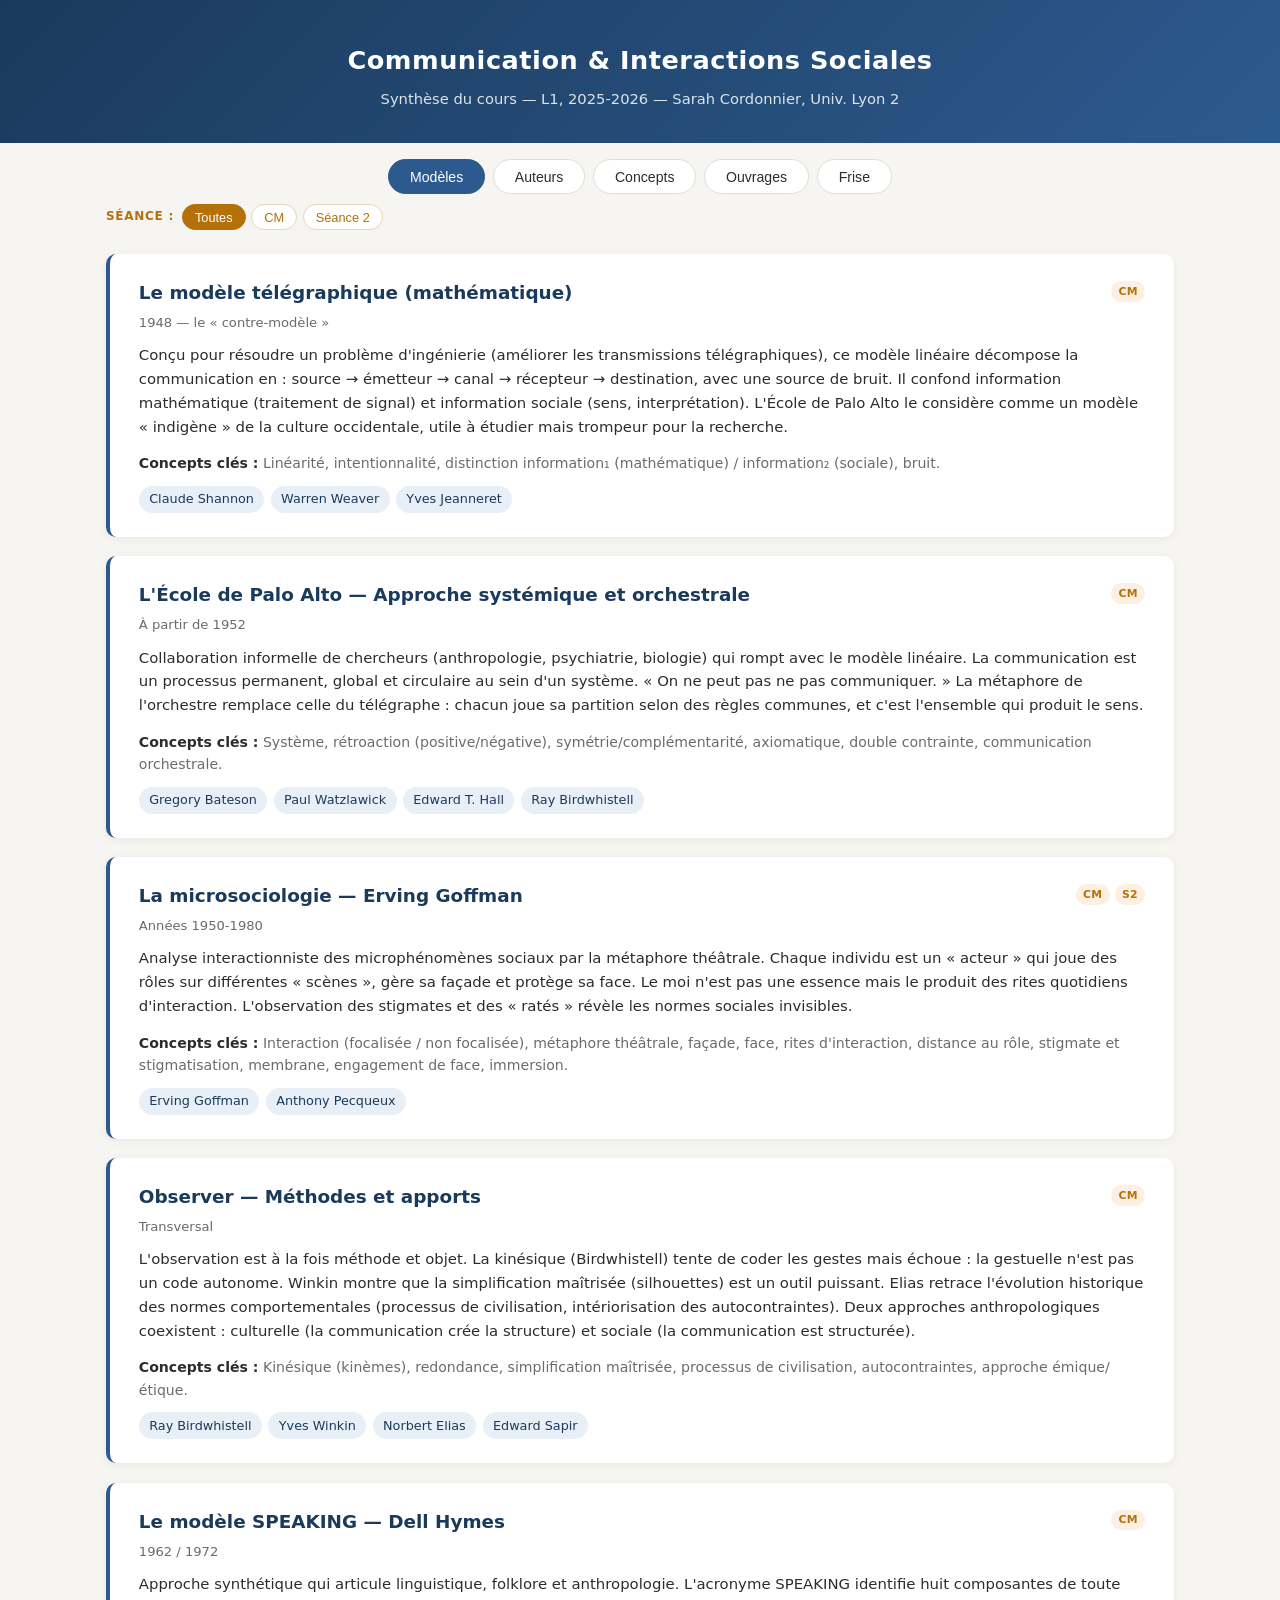
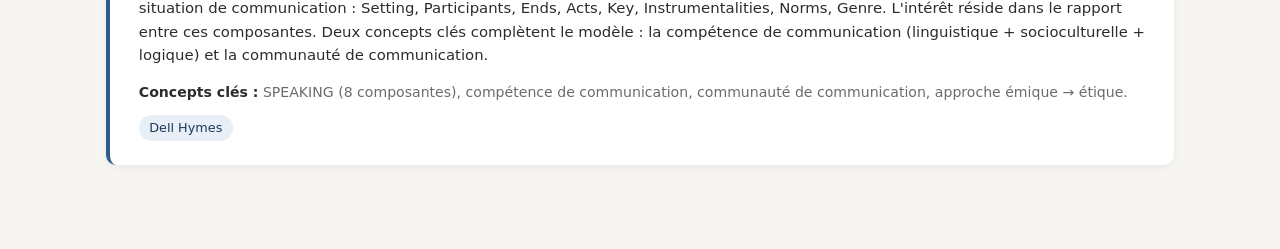
==== commit 0df59c1e: "Add files via upload" ====
--- a/index.html
+++ b/index.html
@@ -4,318 +4,7 @@
 <meta charset="UTF-8">
 <meta name="viewport" content="width=device-width, initial-scale=1.0">
 <title>Communication & Interactions Sociales — Synthèse</title>
-<style>
-  :root {
-    --bg: #f6f5f1;
-    --card: #ffffff;
-    --accent: #2d5a8e;
-    --accent-light: #e8eff7;
-    --accent-dark: #1a3a5c;
-    --accent2: #7b5ea7;
-    --accent2-light: #f0ebf7;
-    --accent2-dark: #5a3d82;
-    --text: #2c2c2c;
-    --text-light: #6b6b6b;
-    --border: #e0ddd8;
-    --tag-bg: #eae7e0;
-    --shadow: 0 2px 8px rgba(0,0,0,.06);
-    --radius: 10px;
-  }
-
-  * { margin: 0; padding: 0; box-sizing: border-box; }
-
-  body {
-    font-family: 'Segoe UI', system-ui, -apple-system, sans-serif;
-    background: var(--bg);
-    color: var(--text);
-    line-height: 1.6;
-  }
-
-  /* ── Header ── */
-  header {
-    background: linear-gradient(135deg, var(--accent-dark), var(--accent));
-    color: #fff;
-    padding: 2.5rem 2rem 2rem;
-    text-align: center;
-  }
-  header h1 { font-size: 1.6rem; font-weight: 700; letter-spacing: .02em; }
-  header p { opacity: .85; font-size: .92rem; margin-top: .4rem; }
-
-  /* ── Navigation tabs ── */
-  nav {
-    display: flex;
-    justify-content: center;
-    gap: .5rem;
-    padding: 1rem 1rem 0;
-    position: sticky;
-    top: 0;
-    background: var(--bg);
-    z-index: 100;
-  }
-  nav button {
-    padding: .55rem 1.3rem;
-    border: 1.5px solid var(--border);
-    background: var(--card);
-    border-radius: 999px;
-    font-size: .88rem;
-    cursor: pointer;
-    transition: all .2s;
-    font-weight: 500;
-    color: var(--text);
-  }
-  nav button:hover { border-color: var(--accent); color: var(--accent); }
-  nav button.active {
-    background: var(--accent);
-    color: #fff;
-    border-color: var(--accent);
-  }
-
-  /* ── Main layout ── */
-  main { max-width: 1100px; margin: 0 auto; padding: 1.5rem 1rem 4rem; }
-
-  .view { display: none; }
-  .view.active { display: block; }
-
-  /* ── Models view ── */
-  .model-card {
-    background: var(--card);
-    border-radius: var(--radius);
-    box-shadow: var(--shadow);
-    padding: 1.5rem 1.8rem;
-    margin-bottom: 1.2rem;
-    border-left: 4px solid var(--accent);
-    transition: transform .15s;
-  }
-  .model-card:hover { transform: translateY(-2px); }
-  .model-card h2 { font-size: 1.15rem; color: var(--accent-dark); margin-bottom: .3rem; }
-  .model-card .period { font-size: .82rem; color: var(--text-light); margin-bottom: .7rem; }
-  .model-card .desc { font-size: .93rem; margin-bottom: .8rem; }
-  .model-card .concepts { font-size: .88rem; color: var(--text-light); margin-bottom: .7rem; }
-  .model-card .concepts strong { color: var(--text); }
-
-  .tags { display: flex; flex-wrap: wrap; gap: .4rem; }
-  .tag {
-    display: inline-block;
-    background: var(--accent-light);
-    color: var(--accent-dark);
-    font-size: .8rem;
-    padding: .2rem .65rem;
-    border-radius: 999px;
-    cursor: pointer;
-    transition: all .18s;
-    font-weight: 500;
-  }
-  .tag:hover { background: var(--accent); color: #fff; }
-
-  /* ── Authors view ── */
-  .search-bar {
-    display: flex; align-items: center; gap: .6rem; margin-bottom: 1.2rem;
-  }
-  .search-bar input {
-    flex: 1; padding: .6rem 1rem;
-    border: 1.5px solid var(--border); border-radius: 999px;
-    font-size: .92rem; outline: none; transition: border .2s; background: var(--card);
-  }
-  .search-bar input:focus { border-color: var(--accent); }
-
-  .authors-grid {
-    display: grid;
-    grid-template-columns: repeat(auto-fill, minmax(300px, 1fr));
-    gap: 1rem;
-  }
-  .author-card {
-    background: var(--card); border-radius: var(--radius); box-shadow: var(--shadow);
-    padding: 1.3rem 1.5rem; cursor: pointer; transition: all .18s;
-    border: 1.5px solid transparent;
-  }
-  .author-card:hover { border-color: var(--accent); transform: translateY(-2px); }
-  .author-card h3 { font-size: 1.05rem; color: var(--accent-dark); margin-bottom: .15rem; }
-  .author-card .dates { font-size: .8rem; color: var(--text-light); margin-bottom: .5rem; }
-  .author-card .model-tag {
-    display: inline-block; background: var(--tag-bg); font-size: .78rem;
-    padding: .15rem .55rem; border-radius: 999px; color: var(--text-light); margin-bottom: .5rem;
-  }
-  .author-card .preview { font-size: .85rem; color: var(--text-light); }
-
-  /* ── Author detail (modal) ── */
-  .detail-overlay {
-    display: none; position: fixed; inset: 0; background: rgba(0,0,0,.35);
-    z-index: 200; justify-content: center; align-items: center; padding: 1.5rem;
-  }
-  .detail-overlay.open { display: flex; }
-
-  .detail-panel {
-    background: var(--card); border-radius: var(--radius); max-width: 680px; width: 100%;
-    max-height: 85vh; overflow-y: auto; padding: 2rem 2.2rem;
-    box-shadow: 0 12px 40px rgba(0,0,0,.15); position: relative;
-  }
-  .detail-panel .close-btn {
-    position: absolute; top: 1rem; right: 1.2rem; background: none; border: none;
-    font-size: 1.4rem; cursor: pointer; color: var(--text-light); line-height: 1;
-  }
-  .detail-panel .close-btn:hover { color: var(--text); }
-  .detail-panel h2 { font-size: 1.35rem; color: var(--accent-dark); margin-bottom: .1rem; }
-  .detail-panel .dates { font-size: .88rem; color: var(--text-light); margin-bottom: 1rem; }
-  .detail-panel .section-label {
-    font-size: .78rem; font-weight: 600; text-transform: uppercase;
-    letter-spacing: .06em; color: var(--accent); margin-top: 1.2rem; margin-bottom: .4rem;
-  }
-  .detail-panel .model-badge {
-    display: inline-block; background: var(--accent-light); color: var(--accent-dark);
-    padding: .25rem .75rem; border-radius: 999px; font-size: .88rem; font-weight: 500;
-  }
-  .concept-item { background: var(--bg); border-radius: 8px; padding: .8rem 1rem; margin-bottom: .5rem; }
-  .concept-item .name { font-weight: 600; color: var(--accent-dark); font-size: .95rem; }
-  .concept-item .def { font-size: .88rem; color: var(--text); margin-top: .2rem; }
-
-  /* ── Concepts view ── */
-  .filter-group { margin-bottom: .8rem; }
-  .filter-group-label {
-    font-size: .72rem; font-weight: 600; text-transform: uppercase;
-    letter-spacing: .06em; margin-bottom: .35rem; display: block;
-  }
-  .filter-group-label.model-label-title { color: var(--accent); }
-  .filter-group-label.author-label-title { color: var(--accent2); }
-
-  .filter-row { display: flex; flex-wrap: wrap; gap: .35rem; }
-
-  .filter-btn {
-    padding: .28rem .75rem; border-radius: 999px; font-size: .8rem;
-    cursor: pointer; transition: all .2s; font-weight: 500;
-  }
-  .filter-btn.model-filter {
-    border: 1.5px solid var(--border); background: var(--card); color: var(--text-light);
-  }
-  .filter-btn.model-filter:hover { border-color: var(--accent); color: var(--accent); }
-  .filter-btn.model-filter.active { background: var(--accent); color: #fff; border-color: var(--accent); }
-
-  .filter-btn.author-filter {
-    border: 1.5px solid #d5cfe6; background: var(--card); color: var(--accent2);
-  }
-  .filter-btn.author-filter:hover { border-color: var(--accent2); color: var(--accent2-dark); }
-  .filter-btn.author-filter.active { background: var(--accent2); color: #fff; border-color: var(--accent2); }
-
-  .concepts-list { display: flex; flex-direction: column; gap: .8rem; }
-
-  .concept-card {
-    background: var(--card); border-radius: var(--radius); box-shadow: var(--shadow);
-    padding: 1.2rem 1.5rem; border-left: 4px solid var(--accent); transition: transform .15s;
-  }
-  .concept-card:hover { transform: translateY(-2px); }
-  .concept-card h3 { font-size: 1.05rem; color: var(--accent-dark); margin-bottom: .25rem; }
-  .concept-card .concept-def { font-size: .9rem; color: var(--text); margin-bottom: .7rem; }
-  .concept-card .concept-meta { display: flex; flex-wrap: wrap; align-items: center; gap: .4rem; }
-  .concept-card .concept-meta .author-link {
-    display: inline-block; background: var(--accent2-light); color: var(--accent2-dark);
-    font-size: .8rem; padding: .18rem .6rem; border-radius: 999px;
-    cursor: pointer; font-weight: 500; transition: all .18s;
-  }
-  .concept-card .concept-meta .author-link:hover { background: var(--accent2); color: #fff; }
-  .concept-card .concept-meta .model-label-tag {
-    display: inline-block; background: var(--accent-light); font-size: .75rem;
-    padding: .15rem .55rem; border-radius: 999px; color: var(--accent-dark);
-  }
-
-  /* ── Ouvrages view ── */
-  .ouvrages-list { display: flex; flex-direction: column; gap: .8rem; }
-
-  .ouvrage-card {
-    background: var(--card); border-radius: var(--radius); box-shadow: var(--shadow);
-    padding: 1.3rem 1.5rem; border-left: 4px solid var(--accent2); transition: transform .15s;
-  }
-  .ouvrage-card:hover { transform: translateY(-2px); }
-  .ouvrage-card .ouvrage-header { display: flex; justify-content: space-between; align-items: baseline; flex-wrap: wrap; gap: .4rem; }
-  .ouvrage-card h3 {
-    font-size: 1.05rem; color: var(--accent-dark); font-style: italic; margin-bottom: .1rem;
-  }
-  .ouvrage-card .ouvrage-year {
-    font-size: .82rem; font-weight: 700; color: var(--accent); white-space: nowrap;
-  }
-  .ouvrage-card .ouvrage-author {
-    font-size: .9rem; color: var(--accent2-dark); font-weight: 500; margin-bottom: .4rem;
-    cursor: pointer; transition: color .15s;
-  }
-  .ouvrage-card .ouvrage-author:hover { color: var(--accent2); }
-  .ouvrage-card .ouvrage-ref {
-    font-size: .82rem; color: var(--text-light); margin-bottom: .5rem;
-  }
-  .ouvrage-card .ouvrage-desc { font-size: .88rem; color: var(--text); margin-bottom: .6rem; }
-  .ouvrage-card .ouvrage-concepts-label {
-    font-size: .72rem; font-weight: 600; text-transform: uppercase;
-    letter-spacing: .06em; color: var(--accent); margin-bottom: .3rem;
-  }
-  .ouvrage-card .ouvrage-concepts-list {
-    display: flex; flex-wrap: wrap; gap: .3rem;
-  }
-  .ouvrage-card .ouvrage-concept-tag {
-    display: inline-block; background: var(--bg); font-size: .78rem;
-    padding: .15rem .55rem; border-radius: 999px; color: var(--accent-dark); font-weight: 500;
-  }
-  .ouvrage-card .ouvrage-meta { display: flex; flex-wrap: wrap; gap: .3rem; margin-top: .5rem; }
-  .ouvrage-card .ouvrage-model-tag {
-    display: inline-block; background: var(--accent-light); font-size: .73rem;
-    padding: .12rem .5rem; border-radius: 999px; color: var(--accent-dark);
-  }
-
-  /* ── Timeline view ── */
-  .timeline { position: relative; padding: 1rem 0 1rem 2.5rem; }
-  .timeline::before {
-    content: ''; position: absolute; left: 1rem; top: 0; bottom: 0;
-    width: 3px; background: linear-gradient(to bottom, var(--accent), var(--accent2));
-    border-radius: 2px;
-  }
-  .tl-item { position: relative; margin-bottom: 1.8rem; }
-  .tl-dot {
-    position: absolute; left: -1.85rem; top: .45rem; width: 14px; height: 14px;
-    border-radius: 50%; border: 3px solid var(--accent); background: var(--card); z-index: 2;
-  }
-  .tl-dot.model-dot { border-color: var(--accent); }
-  .tl-dot.work-dot { border-color: var(--accent2); background: var(--accent2-light); }
-
-  .tl-year {
-    font-size: .78rem; font-weight: 700; color: var(--accent);
-    text-transform: uppercase; letter-spacing: .05em; margin-bottom: .2rem;
-  }
-  .tl-card {
-    background: var(--card); border-radius: var(--radius); box-shadow: var(--shadow);
-    padding: 1rem 1.3rem; border-left: 3px solid transparent;
-  }
-  .tl-card.model-event { border-left-color: var(--accent); }
-  .tl-card.work-event { border-left-color: var(--accent2); }
-
-  .tl-card h3 { font-size: 1rem; color: var(--accent-dark); margin-bottom: .15rem; }
-  .tl-card .tl-author { font-size: .85rem; color: var(--accent2-dark); font-weight: 500; }
-  .tl-card .tl-desc { font-size: .85rem; color: var(--text-light); margin-top: .3rem; }
-  .tl-card .tl-tags { margin-top: .4rem; display: flex; flex-wrap: wrap; gap: .3rem; }
-  .tl-card .tl-tags .tl-tag {
-    font-size: .73rem; padding: .12rem .5rem; border-radius: 999px;
-  }
-  .tl-tag.tl-model-tag { background: var(--accent-light); color: var(--accent-dark); }
-  .tl-tag.tl-author-tag {
-    background: var(--accent2-light); color: var(--accent2-dark);
-    cursor: pointer; transition: all .18s;
-  }
-  .tl-tag.tl-author-tag:hover { background: var(--accent2); color: #fff; }
-
-  .tl-legend {
-    display: flex; gap: 1.5rem; margin-bottom: 1.2rem; font-size: .82rem; color: var(--text-light);
-  }
-  .tl-legend-item { display: flex; align-items: center; gap: .4rem; }
-  .tl-legend-dot {
-    width: 12px; height: 12px; border-radius: 50%; border: 3px solid;
-  }
-  .tl-legend-dot.model-legend { border-color: var(--accent); background: var(--card); }
-  .tl-legend-dot.work-legend { border-color: var(--accent2); background: var(--accent2-light); }
-
-  /* ── Responsive ── */
-  @media (max-width: 600px) {
-    header h1 { font-size: 1.25rem; }
-    .detail-panel { padding: 1.4rem; }
-    .authors-grid { grid-template-columns: 1fr; }
-    nav button { font-size: .8rem; padding: .45rem .9rem; }
-    .timeline { padding-left: 2rem; }
-  }
-</style>
+<link rel="stylesheet" href="styles.css">
 </head>
 <body>
 
@@ -331,6 +20,11 @@
   <button data-view="ouvrages">Ouvrages</button>
   <button data-view="timeline">Frise</button>
 </nav>
+
+<div class="seance-bar">
+  <span class="seance-bar-label">Séance :</span>
+  <div class="filter-row" id="globalSeanceFilter"></div>
+</div>
 
 <main>
 
@@ -378,684 +72,6 @@
   <div class="detail-panel" id="detailPanel"></div>
 </div>
 
-<script>
-// ═══════════════════════════════════════════
-//  DATA
-// ═══════════════════════════════════════════
-
-const models = [
-  {
-    id: "telegraphique",
-    name: "Le modèle télégraphique (mathématique)",
-    period: "1948 — le « contre-modèle »",
-    desc: "Conçu pour résoudre un problème d'ingénierie (améliorer les transmissions télégraphiques), ce modèle linéaire décompose la communication en : source → émetteur → canal → récepteur → destination, avec une source de bruit. Il confond information mathématique (traitement de signal) et information sociale (sens, interprétation). L'École de Palo Alto le considère comme un modèle « indigène » de la culture occidentale, utile à étudier mais trompeur pour la recherche.",
-    concepts: "Linéarité, intentionnalité, distinction information₁ (mathématique) / information₂ (sociale), bruit.",
-    authors: ["Claude Shannon", "Warren Weaver", "Yves Jeanneret"]
-  },
-  {
-    id: "palo-alto",
-    name: "L'École de Palo Alto — Approche systémique et orchestrale",
-    period: "À partir de 1952",
-    desc: "Collaboration informelle de chercheurs (anthropologie, psychiatrie, biologie) qui rompt avec le modèle linéaire. La communication est un processus permanent, global et circulaire au sein d'un système. « On ne peut pas ne pas communiquer. » La métaphore de l'orchestre remplace celle du télégraphe : chacun joue sa partition selon des règles communes, et c'est l'ensemble qui produit le sens.",
-    concepts: "Système, rétroaction (positive/négative), symétrie/complémentarité, axiomatique, double contrainte, communication orchestrale.",
-    authors: ["Gregory Bateson", "Paul Watzlawick", "Edward T. Hall", "Ray Birdwhistell"]
-  },
-  {
-    id: "microsociologie",
-    name: "La microsociologie — Erving Goffman",
-    period: "Années 1950-1980",
-    desc: "Analyse interactionniste des microphénomènes sociaux par la métaphore théâtrale. Chaque individu est un « acteur » qui joue des rôles sur différentes « scènes », gère sa façade et protège sa face. Le moi n'est pas une essence mais le produit des rites quotidiens d'interaction. L'observation des stigmates et des « ratés » révèle les normes sociales invisibles.",
-    concepts: "Interaction (focalisée / non focalisée), métaphore théâtrale, façade, face, rites d'interaction, distance au rôle, stigmate et stigmatisation.",
-    authors: ["Erving Goffman"]
-  },
-  {
-    id: "observation",
-    name: "Observer — Méthodes et apports",
-    period: "Transversal",
-    desc: "L'observation est à la fois méthode et objet. La kinésique (Birdwhistell) tente de coder les gestes mais échoue : la gestuelle n'est pas un code autonome. Winkin montre que la simplification maîtrisée (silhouettes) est un outil puissant. Elias retrace l'évolution historique des normes comportementales (processus de civilisation, intériorisation des autocontraintes). Deux approches anthropologiques coexistent : culturelle (la communication crée la structure) et sociale (la communication est structurée).",
-    concepts: "Kinésique (kinèmes), redondance, simplification maîtrisée, processus de civilisation, autocontraintes, approche émique/étique.",
-    authors: ["Ray Birdwhistell", "Yves Winkin", "Norbert Elias", "Edward Sapir"]
-  },
-  {
-    id: "speaking",
-    name: "Le modèle SPEAKING — Dell Hymes",
-    period: "1962 / 1972",
-    desc: "Approche synthétique qui articule linguistique, folklore et anthropologie. L'acronyme SPEAKING identifie huit composantes de toute situation de communication : Setting, Participants, Ends, Acts, Key, Instrumentalities, Norms, Genre. L'intérêt réside dans le rapport entre ces composantes. Deux concepts clés complètent le modèle : la compétence de communication (linguistique + socioculturelle + logique) et la communauté de communication.",
-    concepts: "SPEAKING (8 composantes), compétence de communication, communauté de communication, approche émique → étique.",
-    authors: ["Dell Hymes"]
-  }
-];
-
-const authors = [
-  {
-    id: "shannon", name: "Claude Shannon", dates: "1916 – 2001", models: ["telegraphique"],
-    concepts: [
-      { name: "Modèle mathématique de la communication", def: "Schéma linéaire : source d'information → émetteur → canal (avec bruit) → récepteur → destination. Conçu pour optimiser la transmission du signal télégraphique." },
-      { name: "Information mathématique (information₁)", def: "Mesure quantitative du signal transmis, indépendante du sens. La machine ne comprend rien ; l'efficacité repose sur l'exclusion du sens." },
-      { name: "Niveaux de la communication", def: "Trois niveaux distincts : technique (fidélité du signal), sémantique (signification), efficacité (effet sur le destinataire)." }
-    ]
-  },
-  {
-    id: "weaver", name: "Warren Weaver", dates: "1894 – 1978", models: ["telegraphique"],
-    concepts: [
-      { name: "Vulgarisation du modèle mathématique", def: "Co-auteur de la Théorie mathématique de la communication (1949), Weaver a étendu et popularisé le modèle de Shannon en le présentant comme applicable à toute forme de communication humaine, ce qui a contribué à la confusion entre niveaux technique et sémantique." }
-    ]
-  },
-  {
-    id: "jeanneret", name: "Yves Jeanneret", dates: "1951 – 2020", models: ["telegraphique"],
-    concepts: [
-      { name: "Information₁ vs information₂", def: "Distinction cruciale entre l'information mathématique (traitement formel de signaux) et l'information sociale (qui suppose interprétation et production de sens). Les deux processus sont radicalement différents." },
-      { name: "Critique des « technologies de l'information »", def: "L'expression « technologies de l'information » entretient une confusion entre le traitement du signal et la production de sens. L'information sociale a pour condition l'interprétation, que l'information mathématique élimine." }
-    ]
-  },
-  {
-    id: "bateson", name: "Gregory Bateson", dates: "1904 – 1980", models: ["palo-alto"],
-    concepts: [
-      { name: "Communication systémique", def: "La communication a lieu au sein d'un système (parallèle culture → communication). La communication est la matrice dans laquelle sont enchâssées toutes les activités humaines." },
-      { name: "Rétroaction (feedback)", def: "Mécanisme par lequel les effets d'une action reviennent modifier l'action elle-même. Peut être symétrique (le comportement de A stimule B dans le même sens) ou complémentaire (sens contraire)." },
-      { name: "Rétroaction positive / négative", def: "Effets sur le système : la rétroaction positive amplifie et déstabilise (escalade) ; la rétroaction négative stabilise et régule le système." }
-    ]
-  },
-  {
-    id: "watzlawick", name: "Paul Watzlawick", dates: "1921 – 2007", models: ["palo-alto"],
-    concepts: [
-      { name: "Axiomatique de la communication", def: "Cinq axiomes fondamentaux posés dans Une logique de la communication (1967) qui décrivent les propriétés inévitables de toute interaction." },
-      { name: "Axiome 1 : On ne peut pas ne pas communiquer", def: "Tout comportement a valeur de message. Activité ou inactivité, parole ou silence, tout est communication." },
-      { name: "Axiome 2 : Contenu et relation", def: "Toute communication possède un contenu (ce qui est dit) et définit une relation (comment c'est dit, rapport entre les interactants)." },
-      { name: "Axiome 3 : Ponctuation", def: "Toute communication est une suite d'interactions que chacun ponctue à sa manière (chacun découpe le flux différemment)." },
-      { name: "Axiome 4 : Codes analogiques et digitaux", def: "La communication utilise simultanément des codes digitaux (langage verbal, discret) et analogiques (gestes, ton, continu)." },
-      { name: "Axiome 5 : Symétrie et complémentarité", def: "Les échanges sont soit symétriques (relation d'égalité) soit complémentaires (relation de différence), et la rétroaction renforce ou modifie le système." },
-      { name: "Double contrainte (double bind)", def: "Communication paradoxale : un message affirme quelque chose (contenu) et son contraire (relation), dans une situation où le récepteur ne peut pas sortir du cadre. Ex : « Soyez spontané »." },
-      { name: "Communication pathologique", def: "Pour chacun des cinq axiomes, il existe une forme pathologique de communication. Résolutions possibles : métacommunication ou repli." }
-    ]
-  },
-  {
-    id: "hall", name: "Edward T. Hall", dates: "1914 – 2009", models: ["palo-alto"],
-    concepts: [
-      { name: "Proxémique", def: "Ensemble des observations et théories concernant l'usage que l'homme fait de l'espace en tant que produit culturel spécifique." },
-      { name: "Quatre distances interpersonnelles", def: "Distance intime (0-45 cm), personnelle (45-125 cm), sociale (125 cm - 3,6 m), publique (> 3,6 m). Chacune avec un mode proche et un mode lointain." },
-      { name: "Culture comme écosystème", def: "Chaque culture construit des « mondes perceptifs différents ». Les individus apprennent dès l'enfance à filtrer les données sensorielles selon des modèles culturels qui semblent fixés pour la vie." },
-      { name: "Crible perceptif culturel", def: "Processus de sélection sensorielle propre à chaque culture : certains stimuli sont retenus, d'autres éliminés. Les environnements architecturaux et urbains en sont l'expression." }
-    ]
-  },
-  {
-    id: "birdwhistell", name: "Ray Birdwhistell", dates: "1918 – 1994", models: ["palo-alto", "observation"],
-    concepts: [
-      { name: "Kinésique", def: "Tentative de codifier le langage des gestes en unités minimales (kinèmes), inspirée de la linguistique structurale. L'échec de cette entreprise montre que la gestuelle n'est pas un code autonome." },
-      { name: "Redondance communicationnelle", def: "Ce qui prime dans la communication n'est pas un code gestuel isolé mais la redondance entre différents canaux. Être membre d'une culture, c'est être prévisible." }
-    ]
-  },
-  {
-    id: "goffman", name: "Erving Goffman", dates: "1922 – 1982", models: ["microsociologie"],
-    concepts: [
-      { name: "Interaction focalisée / non focalisée", def: "Focalisée : les personnes collaborent pour maintenir un centre d'intérêt unique (conversation). Non focalisée : gestion de la coprésence (un coup d'œil, entrer dans un champ visuel)." },
-      { name: "Métaphore théâtrale", def: "La vie sociale est analysée comme une représentation : chacun joue des rôles sur une scène, avec une façade, un décor, et des coulisses. La réalité est une construction collective." },
-      { name: "Façade", def: "Ensemble d'éléments (expression verbale, gestes, postures, vêtements, décor) permettant à l'acteur de contrôler l'image qu'il projette." },
-      { name: "Face", def: "Valeur sociale positive qu'une personne revendique à travers sa ligne d'action. Chacun doit préserver sa propre face et celle de ses partenaires." },
-      { name: "Rites d'interaction", def: "Échanges de politesses, tact, savoir-vivre qui maintiennent l'ordre social. La face sociale est un prêt consenti par la société : si on ne s'en montre pas digne, elle est retirée." },
-      { name: "Distance au rôle", def: "Degré d'implication ou de détachement par rapport au rôle joué dans la situation." },
-      { name: "Stigmate et stigmatisation", def: "Un attribut qui disqualifie dans les interactions. Le stigmate est variable selon les situations, visible ou invisible. Son observation révèle les normes sociales invisibles." },
-      { name: "Passing (dissimulation du stigmate)", def: "Stratégie consistant à dissimuler un attribut stigmatisant pour feindre d'appartenir à la « norme » (ex : cacher son accent)." }
-    ]
-  },
-  {
-    id: "winkin", name: "Yves Winkin", dates: "1953 –", models: ["palo-alto", "observation"],
-    concepts: [
-      { name: "Anthropologie de la communication", def: "Approche qui considère le modèle télégraphique comme un modèle « indigène » occidental. Observer la communication, c'est s'intéresser aux règles explicites et implicites qui font de nous les membres d'une culture." },
-      { name: "Simplification maîtrisée (silhouettage)", def: "Méthode d'observation consistant à éliminer les informations superfétatoires (psychologiques, vestimentaires) pour travailler avec des corps en mouvement, créant une rupture avec les fausses évidences du sens commun." },
-      { name: "Communication orchestrale", def: "Métaphore centrale : la communication est comme un orchestre où chacun joue sa partition selon des règles communes. Les notions d'émetteur/récepteur s'effacent au profit de l'activité sociale collective." }
-    ]
-  },
-  {
-    id: "elias", name: "Norbert Elias", dates: "1897 – 1990", models: ["observation"],
-    concepts: [
-      { name: "Processus de civilisation", def: "Évolution historique (XIe – XXe siècle) par laquelle les comportements liés aux fonctions naturelles (manger, se moucher, etc.) sont progressivement régulés, ritualisés et masqués." },
-      { name: "Autocontraintes", def: "Intériorisation des règles extérieures : la norme sociale n'a plus besoin d'être imposée de l'extérieur car l'individu l'a faite sienne." },
-      { name: "Civilité", def: "Concept issu du Traité de bonnes manières d'Érasme (1530). Le comportement extérieur relève d'un apprentissage social, pas seulement d'une disposition innée." }
-    ]
-  },
-  {
-    id: "hymes", name: "Dell Hymes", dates: "1927 – 2009", models: ["speaking"],
-    concepts: [
-      { name: "Modèle SPEAKING", def: "Huit composantes de toute situation de communication : Setting (cadre), Participants, Ends (finalité), Acts (contenu et forme), Key (tonalité), Instrumentalities (moyens), Norms (d'interaction et d'interprétation), Genre (type d'activité de langage)." },
-      { name: "Compétence de communication", def: "Capacité à aborder les situations sociales dans leur diversité. Comprend trois dimensions : compétence linguistique, socioculturelle et logique." },
-      { name: "Communauté de communication", def: "Groupe d'êtres humains ayant en commun des pratiques et des règles de communication. La compétence de communication n'existe qu'au sein d'une telle communauté." }
-    ]
-  },
-  {
-    id: "sapir", name: "Edward Sapir", dates: "1884 – 1939", models: ["observation"],
-    concepts: [
-      { name: "Culture comme code secret", def: "La culture est le « code secret et compliqué, écrit nulle part, connu de personne, mais compris par tous ». Cette idée a inspiré les travaux de Birdwhistell sur l'articulation entre culture et communication." }
-    ]
-  },
-  {
-    id: "goodenough", name: "Ward Goodenough", dates: "1919 – 2013", models: ["palo-alto"],
-    concepts: [
-      { name: "Culture comme compétence", def: "La culture est « tout ce qu'il faut savoir pour être membre » d'un groupe. Définition minimale qui ouvre la voie à l'analyse des règles explicites et implicites, du savoir latent et manifeste." }
-    ]
-  },
-  {
-    id: "ollivier", name: "Bruno Ollivier", dates: "", models: ["palo-alto", "microsociologie"],
-    concepts: [
-      { name: "Communication orchestrale (formulation)", def: "Il n'existe de communication que dans un groupe (l'orchestre), dans lequel chacun joue sa partition selon des règles communes. Les fonctions d'émetteur et de récepteur s'effacent au profit de la communication comme activité sociale." },
-      { name: "Dispositif", def: "Concept mobilisé pour analyser les situations de communication dans leur dimension matérielle et organisationnelle." }
-    ]
-  },
-  {
-    id: "scott", name: "James C. Scott", dates: "1936 – 2024", models: ["microsociologie"],
-    concepts: [
-      { name: "Arts de la résistance", def: "Analyse des rapports de domination : les normes sociales (étiquette, bienséance) nous forcent à sacrifier de la franchise pour entretenir des relations. Cette prudence peut être stratégique face aux rapports de pouvoir." }
-    ]
-  },
-  {
-    id: "olivesi", name: "Stéphane Olivesi", dates: "", models: ["palo-alto"],
-    concepts: [
-      { name: "Critique de Hall", def: "Les variations culturelles et spatiales mises en évidence par Hall ne doivent pas occulter les différences sociales au sein d'une même culture. Un individu communique souvent mieux avec quelqu'un de culture différente mais de même niveau social." }
-    ]
-  }
-];
-
-const modelNames = {
-  telegraphique: "Modèle télégraphique",
-  "palo-alto": "École de Palo Alto",
-  microsociologie: "Microsociologie (Goffman)",
-  observation: "Observation",
-  speaking: "Modèle SPEAKING (Hymes)"
-};
-
-// ═══════════════════════════════════════════
-//  TIMELINE DATA
-// ═══════════════════════════════════════════
-const timelineEvents = [
-  { year: 1921, type: "work", title: "Language", author: "Edward Sapir", authorId: "sapir", model: "observation", desc: "Ouvrage fondateur sur le langage comme fait culturel. La culture y est décrite comme un code implicite partagé." },
-  { year: 1939, type: "work", title: "Über den Prozess der Zivilisation", author: "Norbert Elias", authorId: "elias", model: "observation", desc: "Le processus de civilisation : étude de l'évolution des normes comportementales du XIe au XXe siècle. Concepts d'autocontrainte et de civilité." },
-  { year: 1948, type: "model", title: "Modèle télégraphique", author: "Claude Shannon", authorId: "shannon", model: "telegraphique", desc: "A Mathematical Theory of Communication — naissance du modèle linéaire source → émetteur → canal → récepteur → destination." },
-  { year: 1949, type: "work", title: "The Mathematical Theory of Communication", author: "Shannon & Weaver", authorId: "shannon", model: "telegraphique", desc: "Ouvrage co-écrit avec Warren Weaver qui vulgarise et étend le modèle à toute communication humaine." },
-  { year: 1951, type: "work", title: "Communication: The Social Matrix of Psychiatry", author: "Bateson & Ruesch", authorId: "bateson", model: "palo-alto", desc: "La communication comme matrice de toutes les activités humaines. Prémices de l'approche systémique." },
-  { year: 1952, type: "model", title: "Fondation de l'École de Palo Alto", author: "Bateson, Birdwhistell, Hall, Watzlawick…", authorId: "bateson", model: "palo-alto", desc: "Collaboration informelle de chercheurs en anthropologie, psychiatrie et biologie. Rupture avec le modèle linéaire." },
-  { year: 1959, type: "work", title: "The Presentation of Self in Everyday Life", author: "Erving Goffman", authorId: "goffman", model: "microsociologie", desc: "La mise en scène de la vie quotidienne : fondement de la métaphore théâtrale. Concepts de façade, coulisses, rôle." },
-  { year: 1959, type: "work", title: "The Silent Language", author: "Edward T. Hall", authorId: "hall", model: "palo-alto", desc: "Premier ouvrage de Hall sur la communication non verbale et les dimensions culturelles du temps et de l'espace." },
-  { year: 1963, type: "work", title: "Stigma", author: "Erving Goffman", authorId: "goffman", model: "microsociologie", desc: "Stigmate : les usages sociaux des handicaps. Analyse de la façon dont un attribut disqualifie dans les interactions." },
-  { year: 1966, type: "work", title: "The Hidden Dimension", author: "Edward T. Hall", authorId: "hall", model: "palo-alto", desc: "La dimension cachée : fondement de la proxémique. Théorie des quatre distances interpersonnelles et du crible perceptif culturel." },
-  { year: 1967, type: "work", title: "Pragmatics of Human Communication", author: "Watzlawick, Beavin, Jackson", authorId: "watzlawick", model: "palo-alto", desc: "Une logique de la communication : les cinq axiomes, la double contrainte, la communication pathologique." },
-  { year: 1967, type: "work", title: "Interaction Ritual", author: "Erving Goffman", authorId: "goffman", model: "microsociologie", desc: "Les rites d'interaction : face, tact, savoir-vivre. La face sociale comme prêt consenti par la société." },
-  { year: 1970, type: "work", title: "Kinesics and Context", author: "Ray Birdwhistell", authorId: "birdwhistell", model: "observation", desc: "Tentative de codifier la gestuelle en kinèmes. L'échec montre que la gestuelle n'est pas un code autonome : importance de la redondance." },
-  { year: 1974, type: "model", title: "Modèle SPEAKING", author: "Dell Hymes", authorId: "hymes", model: "speaking", desc: "Foundations in Sociolinguistics — huit composantes de la situation de communication. Concepts de compétence et communauté de communication." },
-  { year: 1990, type: "work", title: "Domination and the Arts of Resistance", author: "James C. Scott", authorId: "scott", model: "microsociologie", desc: "Analyse des rapports de domination et des stratégies de résistance à travers les normes sociales et l'étiquette." },
-  { year: 1996, type: "work", title: "Anthropologie de la communication", author: "Yves Winkin", authorId: "winkin", model: "palo-alto", desc: "Synthèse de l'approche anthropologique. Communication orchestrale, simplification maîtrisée, critique du modèle télégraphique comme modèle « indigène »." },
-  { year: 1997, type: "work", title: "De l'anthropologie à l'épistémologie de la communication", author: "Stéphane Olivesi", authorId: "olivesi", model: "palo-alto", desc: "Critique des travaux de Hall : les différences sociales transcendent souvent les différences culturelles." },
-  { year: 2000, type: "work", title: "Observer la communication", author: "Bruno Ollivier", authorId: "ollivier", model: "palo-alto", desc: "Naissance d'une interdiscipline. Formulation de la métaphore orchestrale et du concept de dispositif." },
-  { year: 2000, type: "work", title: "Y a-t-il (vraiment) des technologies de l'information ?", author: "Yves Jeanneret", authorId: "jeanneret", model: "telegraphique", desc: "Distinction fondamentale entre information mathématique et information sociale. Critique de la confusion entretenue par l'expression « technologies de l'information »." }
-];
-
-// ═══════════════════════════════════════════
-//  RENDER MODELS
-// ═══════════════════════════════════════════
-function renderModels() {
-  const container = document.getElementById("models");
-  container.innerHTML = models.map(m => `
-    <div class="model-card">
-      <h2>${m.name}</h2>
-      <div class="period">${m.period}</div>
-      <div class="desc">${m.desc}</div>
-      <div class="concepts"><strong>Concepts clés :</strong> ${m.concepts}</div>
-      <div class="tags">
-        ${m.authors.map(a => `<span class="tag" data-author="${a}">${a}</span>`).join("")}
-      </div>
-    </div>
-  `).join("");
-  container.querySelectorAll(".tag").forEach(tag => {
-    tag.addEventListener("click", () => {
-      const author = authors.find(a => a.name === tag.dataset.author);
-      if (author) openDetail(author);
-    });
-  });
-}
-
-// ═══════════════════════════════════════════
-//  RENDER AUTHORS GRID
-// ═══════════════════════════════════════════
-function renderAuthors(filter = "") {
-  const grid = document.getElementById("authorsGrid");
-  const filtered = authors.filter(a => a.name.toLowerCase().includes(filter.toLowerCase()));
-  grid.innerHTML = filtered.map(a => `
-    <div class="author-card" data-id="${a.id}">
-      <h3>${a.name}</h3>
-      ${a.dates ? `<div class="dates">${a.dates}</div>` : ""}
-      <div>${a.models.map(m => `<span class="model-tag">${modelNames[m]}</span>`).join(" ")}</div>
-      <div class="preview">${a.concepts.length} concept${a.concepts.length > 1 ? "s" : ""} — ${a.concepts[0].name}${a.concepts.length > 1 ? ", …" : ""}</div>
-    </div>
-  `).join("");
-  grid.querySelectorAll(".author-card").forEach(card => {
-    card.addEventListener("click", () => {
-      const author = authors.find(a => a.id === card.dataset.id);
-      if (author) openDetail(author);
-    });
-  });
-}
-
-// ═══════════════════════════════════════════
-//  DETAIL OVERLAY
-// ═══════════════════════════════════════════
-function openDetail(author) {
-  const panel = document.getElementById("detailPanel");
-  panel.innerHTML = `
-    <button class="close-btn" id="closeDetail">&times;</button>
-    <h2>${author.name}</h2>
-    ${author.dates ? `<div class="dates">${author.dates}</div>` : ""}
-    <div class="section-label">Modèle(s) communicationnel(s)</div>
-    <div>${author.models.map(m => `<span class="model-badge">${modelNames[m]}</span>`).join(" ")}</div>
-    <div class="section-label">Concepts marquants</div>
-    ${author.concepts.map(c => `
-      <div class="concept-item">
-        <div class="name">${c.name}</div>
-        <div class="def">${c.def}</div>
-      </div>
-    `).join("")}
-  `;
-  const overlay = document.getElementById("detailOverlay");
-  overlay.classList.add("open");
-  document.getElementById("closeDetail").addEventListener("click", closeDetail);
-  overlay.addEventListener("click", e => { if (e.target === overlay) closeDetail(); });
-}
-function closeDetail() { document.getElementById("detailOverlay").classList.remove("open"); }
-
-// ═══════════════════════════════════════════
-//  CONCEPTS — FLAT LIST + DUAL FILTERS
-// ═══════════════════════════════════════════
-function buildAllConcepts() {
-  const all = [];
-  authors.forEach(a => {
-    a.concepts.forEach(c => {
-      all.push({ name: c.name, def: c.def, authorName: a.name, authorId: a.id, models: a.models });
-    });
-  });
-  all.sort((a, b) => a.name.localeCompare(b.name, "fr"));
-  return all;
-}
-const allConcepts = buildAllConcepts();
-
-let activeModelFilter = null;
-let activeAuthorFilter = null;
-
-function renderConceptFilters() {
-  const container = document.getElementById("conceptsFilters");
-  const modelEntries = Object.entries(modelNames);
-  const uniqueAuthors = authors.map(a => ({ id: a.id, name: a.name }));
-
-  container.innerHTML = `
-    <div class="filter-group">
-      <span class="filter-group-label model-label-title">Par modèle</span>
-      <div class="filter-row" id="modelFilters">
-        <button class="filter-btn model-filter active" data-model="all">Tous</button>
-        ${modelEntries.map(([id, label]) => `<button class="filter-btn model-filter" data-model="${id}">${label}</button>`).join("")}
-      </div>
-    </div>
-    <div class="filter-group">
-      <span class="filter-group-label author-label-title">Par auteur</span>
-      <div class="filter-row" id="authorFilters">
-        <button class="filter-btn author-filter active" data-author="all">Tous</button>
-        ${uniqueAuthors.map(a => `<button class="filter-btn author-filter" data-author="${a.id}">${a.name}</button>`).join("")}
-      </div>
-    </div>
-  `;
-
-  container.querySelectorAll("#modelFilters .filter-btn").forEach(btn => {
-    btn.addEventListener("click", () => {
-      container.querySelectorAll("#modelFilters .filter-btn").forEach(b => b.classList.remove("active"));
-      btn.classList.add("active");
-      activeModelFilter = btn.dataset.model === "all" ? null : btn.dataset.model;
-      renderConcepts(document.getElementById("searchConcepts").value);
-    });
-  });
-
-  container.querySelectorAll("#authorFilters .filter-btn").forEach(btn => {
-    btn.addEventListener("click", () => {
-      container.querySelectorAll("#authorFilters .filter-btn").forEach(b => b.classList.remove("active"));
-      btn.classList.add("active");
-      activeAuthorFilter = btn.dataset.author === "all" ? null : btn.dataset.author;
-      renderConcepts(document.getElementById("searchConcepts").value);
-    });
-  });
-}
-
-function renderConcepts(filter = "") {
-  const container = document.getElementById("conceptsList");
-  const lc = filter.toLowerCase();
-  const filtered = allConcepts.filter(c => {
-    const matchesText = !lc || c.name.toLowerCase().includes(lc) || c.def.toLowerCase().includes(lc);
-    const matchesModel = !activeModelFilter || c.models.includes(activeModelFilter);
-    const matchesAuthor = !activeAuthorFilter || c.authorId === activeAuthorFilter;
-    return matchesText && matchesModel && matchesAuthor;
-  });
-
-  if (filtered.length === 0) {
-    container.innerHTML = `<p style="color:var(--text-light);text-align:center;padding:2rem 0;">Aucun concept trouvé.</p>`;
-    return;
-  }
-
-  container.innerHTML = filtered.map(c => `
-    <div class="concept-card">
-      <h3>${c.name}</h3>
-      <div class="concept-def">${c.def}</div>
-      <div class="concept-meta">
-        <span class="author-link" data-author-id="${c.authorId}">${c.authorName}</span>
-        ${c.models.map(m => `<span class="model-label-tag">${modelNames[m]}</span>`).join("")}
-      </div>
-    </div>
-  `).join("");
-
-  container.querySelectorAll(".author-link").forEach(link => {
-    link.addEventListener("click", () => {
-      const author = authors.find(a => a.id === link.dataset.authorId);
-      if (author) openDetail(author);
-    });
-  });
-}
-
-// ═══════════════════════════════════════════
-//  OUVRAGES DATA + RENDER
-// ═══════════════════════════════════════════
-const ouvrages = [
-  {
-    title: "Language",
-    titleFr: "",
-    year: 1921,
-    author: "Edward Sapir",
-    authorId: "sapir",
-    ref: "Sapir Edward, Language: An Introduction to the Study of Speech, Harcourt Brace, New York, 1921.",
-    model: "observation",
-    desc: "Ouvrage fondateur sur le langage comme fait culturel. Sapir y développe l'idée que la culture est un code implicite partagé, « écrit nulle part, connu de personne, mais compris par tous ». Cette vision a profondément influencé l'anthropologie de la communication.",
-    concepts: ["Culture comme code secret"]
-  },
-  {
-    title: "Über den Prozess der Zivilisation",
-    titleFr: "La civilisation des mœurs",
-    year: 1939,
-    author: "Norbert Elias",
-    authorId: "elias",
-    ref: "Elias Norbert, La civilisation des mœurs, Calmann-Lévy, Paris, 1973 (éd. orig. allemande 1939).",
-    model: "observation",
-    desc: "Étude monumentale de l'évolution des normes comportementales du XIe au XXe siècle, à travers les manuels de savoir-vivre. Elias montre comment les fonctions naturelles sont progressivement régulées et masquées, et comment les règles extérieures s'intériorisent en autocontraintes.",
-    concepts: ["Processus de civilisation", "Autocontraintes", "Civilité"]
-  },
-  {
-    title: "A Mathematical Theory of Communication",
-    titleFr: "Théorie mathématique de la communication",
-    year: 1948,
-    author: "Claude Shannon",
-    authorId: "shannon",
-    ref: "Shannon Claude, « A Mathematical Theory of Communication », Bell System Technical Journal, vol. 27, 1948.",
-    model: "telegraphique",
-    desc: "Article fondateur de la théorie de l'information. Shannon y propose le schéma linéaire source → émetteur → canal → récepteur → destination, conçu pour optimiser la transmission du signal télégraphique. Ce modèle deviendra omniprésent malgré ses limitations.",
-    concepts: ["Modèle mathématique de la communication", "Information mathématique (information₁)", "Niveaux de la communication"]
-  },
-  {
-    title: "The Mathematical Theory of Communication",
-    titleFr: "Théorie mathématique de la communication",
-    year: 1949,
-    author: "Claude Shannon & Warren Weaver",
-    authorId: "shannon",
-    ref: "Shannon Claude, Weaver Warren, Théorie mathématique de la communication, Retz, Paris, 1975 (éd. orig. 1949).",
-    model: "telegraphique",
-    desc: "Ouvrage co-écrit qui vulgarise et étend le modèle de Shannon. Weaver le présente comme applicable à toute communication humaine, contribuant à la confusion durable entre niveaux technique et sémantique.",
-    concepts: ["Vulgarisation du modèle mathématique"]
-  },
-  {
-    title: "Communication: The Social Matrix of Psychiatry",
-    titleFr: "Communication et société",
-    year: 1951,
-    author: "Gregory Bateson & Jürgen Ruesch",
-    authorId: "bateson",
-    ref: "Ruesch Jürgen, Bateson Gregory, Communication et Société, Paris, Seuil, 1988 (éd. orig. 1951).",
-    model: "palo-alto",
-    desc: "Ouvrage fondateur affirmant que la communication est « la matrice dans laquelle sont enchâssées toutes les activités humaines ». Prémices de l'approche systémique de la communication.",
-    concepts: ["Communication systémique"]
-  },
-  {
-    title: "The Presentation of Self in Everyday Life",
-    titleFr: "La mise en scène de la vie quotidienne",
-    year: 1959,
-    author: "Erving Goffman",
-    authorId: "goffman",
-    ref: "Goffman Erving, La mise en scène de la vie quotidienne, t. 1 et 2, Minuit, Paris, 1973 (éd. orig. 1959).",
-    model: "microsociologie",
-    desc: "Fondement de la métaphore théâtrale. Goffman analyse la vie sociale comme une représentation où chaque individu joue des rôles, gère sa façade et se replie en coulisses. La réalité est une construction collective.",
-    concepts: ["Métaphore théâtrale", "Façade", "Interaction focalisée / non focalisée"]
-  },
-  {
-    title: "The Silent Language",
-    titleFr: "Le langage silencieux",
-    year: 1959,
-    author: "Edward T. Hall",
-    authorId: "hall",
-    ref: "Hall Edward T., Le langage silencieux, Seuil, Paris, 1984 (éd. orig. 1959).",
-    model: "palo-alto",
-    desc: "Premier ouvrage de Hall sur la communication non verbale. Il y explore les dimensions culturelles du temps et de l'espace, posant les bases de la proxémique.",
-    concepts: ["Culture comme écosystème"]
-  },
-  {
-    title: "Stigma: Notes on the Management of Spoiled Identity",
-    titleFr: "Stigmate. Les usages sociaux des handicaps",
-    year: 1963,
-    author: "Erving Goffman",
-    authorId: "goffman",
-    ref: "Goffman Erving, Stigmate. Les usages sociaux des handicaps, Éditions de Minuit, Paris, 1975 (éd. orig. 1963).",
-    model: "microsociologie",
-    desc: "Analyse de la façon dont certains attributs disqualifient dans les interactions. Le stigmate est variable selon les situations, visible ou invisible. Son observation révèle les normes sociales et la façon dont nous construisons nos rôles.",
-    concepts: ["Stigmate et stigmatisation", "Passing (dissimulation du stigmate)"]
-  },
-  {
-    title: "The Hidden Dimension",
-    titleFr: "La dimension cachée",
-    year: 1966,
-    author: "Edward T. Hall",
-    authorId: "hall",
-    ref: "Hall Edward T., La dimension cachée, Seuil, Paris, 1971 (éd. orig. 1966).",
-    model: "palo-alto",
-    desc: "Ouvrage fondateur de la proxémique. Hall y théorise les quatre distances interpersonnelles (intime, personnelle, sociale, publique) et montre que chaque culture construit des « mondes perceptifs différents » à travers un crible perceptif culturel.",
-    concepts: ["Proxémique", "Quatre distances interpersonnelles", "Crible perceptif culturel"]
-  },
-  {
-    title: "Pragmatics of Human Communication",
-    titleFr: "Une logique de la communication",
-    year: 1967,
-    author: "Paul Watzlawick, Janet Beavin & Don Jackson",
-    authorId: "watzlawick",
-    ref: "Watzlawick Paul, Beavin Janet H., Jackson Don D., Une logique de la communication, Seuil, Paris, 1972 (éd. orig. 1967).",
-    model: "palo-alto",
-    desc: "Ouvrage majeur posant les cinq axiomes de la communication. Développe la théorie de la double contrainte et de la communication pathologique. « On ne peut pas ne pas communiquer. »",
-    concepts: ["Axiomatique de la communication", "Axiome 1 : On ne peut pas ne pas communiquer", "Axiome 2 : Contenu et relation", "Double contrainte (double bind)", "Communication pathologique"]
-  },
-  {
-    title: "Interaction Ritual: Essays on Face-to-Face Behavior",
-    titleFr: "Les rites d'interaction",
-    year: 1967,
-    author: "Erving Goffman",
-    authorId: "goffman",
-    ref: "Goffman Erving, Les rites d'interaction, Minuit, Paris, 1974 (éd. orig. 1967).",
-    model: "microsociologie",
-    desc: "Analyse des rites quotidiens qui maintiennent l'ordre social : face, tact, savoir-vivre. La face sociale est « un prêt que lui consent la société » ; si on ne s'en montre pas digne, elle est retirée.",
-    concepts: ["Face", "Rites d'interaction", "Distance au rôle"]
-  },
-  {
-    title: "Kinesics and Context: Essays on Body Motion Communication",
-    titleFr: "",
-    year: 1970,
-    author: "Ray Birdwhistell",
-    authorId: "birdwhistell",
-    ref: "Birdwhistell Ray L., Kinesics and Context, University of Pennsylvania Press, Philadelphia, 1970.",
-    model: "observation",
-    desc: "Tentative ambitieuse de codifier le langage des gestes en unités minimales (kinèmes). L'échec de l'entreprise montre que la gestuelle n'est pas un code autonome et met en lumière l'importance de la redondance entre canaux de communication.",
-    concepts: ["Kinésique", "Redondance communicationnelle"]
-  },
-  {
-    title: "Foundations in Sociolinguistics: An Ethnographic Approach",
-    titleFr: "Vers la compétence de communication",
-    year: 1974,
-    author: "Dell Hymes",
-    authorId: "hymes",
-    ref: "Hymes Dell H., Foundations in Sociolinguistics, University of Pennsylvania Press, Philadelphia, 1974.",
-    model: "speaking",
-    desc: "Approche synthétique articulant linguistique, folklore et anthropologie. Présente le modèle SPEAKING (8 composantes) et les concepts de compétence de communication et de communauté de communication.",
-    concepts: ["Modèle SPEAKING", "Compétence de communication", "Communauté de communication"]
-  },
-  {
-    title: "Domination and the Arts of Resistance",
-    titleFr: "La domination et les arts de la résistance",
-    year: 1990,
-    author: "James C. Scott",
-    authorId: "scott",
-    ref: "Scott James C., La domination et les arts de la résistance. Fragments du discours subalterne, Éditions Amsterdam, Paris, 2009 (éd. orig. 1990).",
-    model: "microsociologie",
-    desc: "Analyse des rapports de domination : les normes sociales nous forcent à sacrifier de la franchise pour entretenir des relations. Cette prudence peut être stratégique face aux rapports de pouvoir.",
-    concepts: ["Arts de la résistance"]
-  },
-  {
-    title: "Anthropologie de la communication",
-    titleFr: "",
-    year: 1996,
-    author: "Yves Winkin",
-    authorId: "winkin",
-    ref: "Winkin Yves, Anthropologie de la communication, Seuil, Paris, 2001 (1re éd. 1996).",
-    model: "palo-alto",
-    desc: "Synthèse de l'approche anthropologique de la communication. Winkin y développe la métaphore orchestrale, la méthode de simplification maîtrisée (silhouettage) et critique le modèle télégraphique comme modèle « indigène » occidental.",
-    concepts: ["Anthropologie de la communication", "Simplification maîtrisée (silhouettage)", "Communication orchestrale"]
-  },
-  {
-    title: "De l'anthropologie à l'épistémologie de la communication",
-    titleFr: "",
-    year: 1997,
-    author: "Stéphane Olivesi",
-    authorId: "olivesi",
-    ref: "Olivesi Stéphane, « De l'anthropologie à l'épistémologie de la communication. Variations critiques autour de Palo Alto », Réseaux n° 85, 1997, pp. 215-238.",
-    model: "palo-alto",
-    desc: "Article critique montrant que les variations culturelles et spatiales mises en évidence par Hall ne doivent pas occulter les différences sociales au sein d'une même culture.",
-    concepts: ["Critique de Hall"]
-  },
-  {
-    title: "Observer la communication : Naissance d'une interdiscipline",
-    titleFr: "",
-    year: 2000,
-    author: "Bruno Ollivier",
-    authorId: "ollivier",
-    ref: "Ollivier Bruno, Observer la communication : Naissance d'une interdiscipline, CNRS Éditions, Paris, 2000.",
-    model: "palo-alto",
-    desc: "Ouvrage de synthèse sur la communication comme interdiscipline. Formule la métaphore orchestrale et développe le concept de dispositif pour analyser les situations de communication.",
-    concepts: ["Communication orchestrale (formulation)", "Dispositif"]
-  },
-  {
-    title: "Y a-t-il (vraiment) des technologies de l'information ?",
-    titleFr: "",
-    year: 2000,
-    author: "Yves Jeanneret",
-    authorId: "jeanneret",
-    ref: "Jeanneret Yves, Y a-t-il (vraiment) des technologies de l'information ?, Presses universitaires du Septentrion, Villeneuve d'Ascq, 2000.",
-    model: "telegraphique",
-    desc: "Distinction fondamentale entre information mathématique (traitement formel de signaux) et information sociale (interprétation, production de sens). Critique de la confusion entretenue par l'expression « technologies de l'information ».",
-    concepts: ["Information₁ vs information₂", "Critique des « technologies de l'information »"]
-  }
-];
-
-function renderOuvrages(filter = "") {
-  const container = document.getElementById("ouvragesList");
-  const lc = filter.toLowerCase();
-  const filtered = ouvrages.filter(o => {
-    if (!lc) return true;
-    return o.title.toLowerCase().includes(lc) || (o.titleFr && o.titleFr.toLowerCase().includes(lc))
-      || o.author.toLowerCase().includes(lc) || o.desc.toLowerCase().includes(lc)
-      || o.concepts.some(c => c.toLowerCase().includes(lc));
-  });
-
-  if (filtered.length === 0) {
-    container.innerHTML = `<p style="color:var(--text-light);text-align:center;padding:2rem 0;">Aucun ouvrage trouvé.</p>`;
-    return;
-  }
-
-  const sorted = [...filtered].sort((a, b) => a.year - b.year);
-
-  container.innerHTML = sorted.map(o => `
-    <div class="ouvrage-card">
-      <div class="ouvrage-header">
-        <h3>${o.title}${o.titleFr ? ` <span style="font-style:normal;color:var(--text-light);font-size:.9rem;">(${o.titleFr})</span>` : ""}</h3>
-        <span class="ouvrage-year">${o.year}</span>
-      </div>
-      <div class="ouvrage-author" data-author-id="${o.authorId}">${o.author}</div>
-      <div class="ouvrage-ref">${o.ref}</div>
-      <div class="ouvrage-desc">${o.desc}</div>
-      <div class="ouvrage-concepts-label">Concepts associés</div>
-      <div class="ouvrage-concepts-list">
-        ${o.concepts.map(c => `<span class="ouvrage-concept-tag">${c}</span>`).join("")}
-      </div>
-      <div class="ouvrage-meta">
-        <span class="ouvrage-model-tag">${modelNames[o.model]}</span>
-      </div>
-    </div>
-  `).join("");
-
-  container.querySelectorAll(".ouvrage-author").forEach(el => {
-    el.addEventListener("click", () => {
-      const author = authors.find(a => a.id === el.dataset.authorId);
-      if (author) openDetail(author);
-    });
-  });
-}
-
-// ═══════════════════════════════════════════
-//  TIMELINE
-// ═══════════════════════════════════════════
-function renderTimeline() {
-  const container = document.getElementById("timelineContainer");
-  const sorted = [...timelineEvents].sort((a, b) => a.year - b.year);
-
-  container.innerHTML = sorted.map(ev => `
-    <div class="tl-item">
-      <div class="tl-dot ${ev.type === 'model' ? 'model-dot' : 'work-dot'}"></div>
-      <div class="tl-year">${ev.year}</div>
-      <div class="tl-card ${ev.type === 'model' ? 'model-event' : 'work-event'}">
-        <h3>${ev.title}</h3>
-        <div class="tl-author">${ev.author}</div>
-        <div class="tl-desc">${ev.desc}</div>
-        <div class="tl-tags">
-          <span class="tl-tag tl-model-tag">${modelNames[ev.model]}</span>
-          <span class="tl-tag tl-author-tag" data-author-id="${ev.authorId}">${ev.authorId === "shannon" && ev.author.includes("Weaver") ? "Claude Shannon" : ev.author.split(",")[0].split("&")[0].trim()}</span>
-        </div>
-      </div>
-    </div>
-  `).join("");
-
-  container.querySelectorAll(".tl-author-tag").forEach(tag => {
-    tag.addEventListener("click", () => {
-      const author = authors.find(a => a.id === tag.dataset.authorId);
-      if (author) openDetail(author);
-    });
-  });
-}
-
-// ═══════════════════════════════════════════
-//  NAV
-// ═══════════════════════════════════════════
-document.querySelectorAll("nav button").forEach(btn => {
-  btn.addEventListener("click", () => {
-    document.querySelectorAll("nav button").forEach(b => b.classList.remove("active"));
-    btn.classList.add("active");
-    document.querySelectorAll(".view").forEach(v => v.classList.remove("active"));
-    document.getElementById(btn.dataset.view).classList.add("active");
-  });
-});
-
-document.getElementById("search").addEventListener("input", e => renderAuthors(e.target.value));
-document.getElementById("searchConcepts").addEventListener("input", e => renderConcepts(e.target.value));
-document.addEventListener("keydown", e => { if (e.key === "Escape") closeDetail(); });
-
-// ═══════════════════════════════════════════
-//  INIT
-// ═══════════════════════════════════════════
-renderModels();
-renderAuthors();
-renderConceptFilters();
-renderConcepts();
-renderTimeline();
-</script>
+<script src="app.js"></script>
 </body>
 </html>
--- a/styles.css
+++ b/styles.css
@@ -0,0 +1,427 @@
+  :root {
+    --bg: #f6f5f1;
+    --card: #ffffff;
+    --accent: #2d5a8e;
+    --accent-light: #e8eff7;
+    --accent-dark: #1a3a5c;
+    --accent2: #7b5ea7;
+    --accent2-light: #f0ebf7;
+    --accent2-dark: #5a3d82;
+    --text: #2c2c2c;
+    --text-light: #6b6b6b;
+    --border: #e0ddd8;
+    --tag-bg: #eae7e0;
+    --shadow: 0 2px 8px rgba(0,0,0,.06);
+    --radius: 10px;
+  }
+
+  * { margin: 0; padding: 0; box-sizing: border-box; }
+  html { overflow-x: hidden; }
+
+  body {
+    font-family: 'Segoe UI', system-ui, -apple-system, sans-serif;
+    background: var(--bg);
+    color: var(--text);
+    line-height: 1.6;
+  }
+
+  /* ── Header ── */
+  header {
+    background: linear-gradient(135deg, var(--accent-dark), var(--accent));
+    color: #fff;
+    padding: 2.5rem 2rem 2rem;
+    text-align: center;
+  }
+  header h1 { font-size: 1.6rem; font-weight: 700; letter-spacing: .02em; }
+  header p { opacity: .85; font-size: .92rem; margin-top: .4rem; }
+
+  /* ── Navigation tabs ── */
+  nav {
+    display: flex;
+    justify-content: center;
+    gap: .5rem;
+    padding: 1rem 1rem 0;
+    position: sticky;
+    top: 0;
+    background: var(--bg);
+    z-index: 100;
+  }
+  nav button {
+    padding: .55rem 1.3rem;
+    border: 1.5px solid var(--border);
+    background: var(--card);
+    border-radius: 999px;
+    font-size: .88rem;
+    cursor: pointer;
+    transition: all .2s;
+    font-weight: 500;
+    color: var(--text);
+  }
+  nav button:hover { border-color: var(--accent); color: var(--accent); }
+  nav button.active {
+    background: var(--accent);
+    color: #fff;
+    border-color: var(--accent);
+  }
+
+  /* ── Main layout ── */
+  main { max-width: 1100px; margin: 0 auto; padding: 1.5rem 1rem 4rem; }
+
+  .view { display: none; }
+  .view.active { display: block; }
+
+  /* ── Models view ── */
+  .model-card {
+    background: var(--card);
+    border-radius: var(--radius);
+    box-shadow: var(--shadow);
+    padding: 1.5rem 1.8rem;
+    margin-bottom: 1.2rem;
+    border-left: 4px solid var(--accent);
+    transition: transform .15s;
+  }
+  .model-card:hover { transform: translateY(-2px); }
+  .model-card h2 { font-size: 1.15rem; color: var(--accent-dark); margin-bottom: .3rem; }
+  .model-card .period { font-size: .82rem; color: var(--text-light); margin-bottom: .7rem; }
+  .model-card .desc { font-size: .93rem; margin-bottom: .8rem; }
+  .model-card .concepts { font-size: .88rem; color: var(--text-light); margin-bottom: .7rem; }
+  .model-card .concepts strong { color: var(--text); }
+
+  .tags { display: flex; flex-wrap: wrap; gap: .4rem; }
+  .tag {
+    display: inline-block;
+    background: var(--accent-light);
+    color: var(--accent-dark);
+    font-size: .8rem;
+    padding: .2rem .65rem;
+    border-radius: 999px;
+    cursor: pointer;
+    transition: all .18s;
+    font-weight: 500;
+  }
+  .tag:hover { background: var(--accent); color: #fff; }
+
+  /* ── Authors view ── */
+  .search-bar {
+    display: flex; align-items: center; gap: .6rem; margin-bottom: 1.2rem;
+  }
+  .search-bar input {
+    flex: 1; padding: .6rem 1rem;
+    border: 1.5px solid var(--border); border-radius: 999px;
+    font-size: .92rem; outline: none; transition: border .2s; background: var(--card);
+  }
+  .search-bar input:focus { border-color: var(--accent); }
+
+  .authors-grid {
+    display: grid;
+    grid-template-columns: repeat(auto-fill, minmax(300px, 1fr));
+    gap: 1rem;
+  }
+  .author-card {
+    background: var(--card); border-radius: var(--radius); box-shadow: var(--shadow);
+    padding: 1.3rem 1.5rem; cursor: pointer; transition: all .18s;
+    border: 1.5px solid transparent;
+  }
+  .author-card:hover { border-color: var(--accent); transform: translateY(-2px); }
+  .author-card h3 { font-size: 1.05rem; color: var(--accent-dark); margin-bottom: .15rem; }
+  .author-card .dates { font-size: .8rem; color: var(--text-light); margin-bottom: .5rem; }
+  .author-card .model-tag {
+    display: inline-block; background: var(--tag-bg); font-size: .78rem;
+    padding: .15rem .55rem; border-radius: 999px; color: var(--text-light); margin-bottom: .5rem;
+    cursor: pointer; transition: background .15s;
+  }
+  .author-card .model-tag:hover { background: var(--accent-light); color: var(--accent-dark); }
+  .author-card .preview { font-size: .85rem; color: var(--text-light); }
+
+  /* ── Author detail (modal) ── */
+  .detail-overlay {
+    display: none; position: fixed; inset: 0; background: rgba(0,0,0,.35);
+    z-index: 200; justify-content: center; align-items: center; padding: 1.5rem;
+  }
+  .detail-overlay.open { display: flex; }
+
+  .detail-panel {
+    background: var(--card); border-radius: var(--radius); max-width: 680px; width: 100%;
+    max-height: 85vh; overflow-y: auto; padding: 2rem 2.2rem;
+    box-shadow: 0 12px 40px rgba(0,0,0,.15); position: relative;
+  }
+  .detail-panel .close-btn {
+    position: absolute; top: 1rem; right: 1.2rem; background: none; border: none;
+    font-size: 1.4rem; cursor: pointer; color: var(--text-light); line-height: 1;
+  }
+  .detail-panel .close-btn:hover { color: var(--text); }
+  .detail-panel h2 { font-size: 1.35rem; color: var(--accent-dark); margin-bottom: .1rem; }
+  .detail-panel .dates { font-size: .88rem; color: var(--text-light); margin-bottom: 1rem; }
+  .detail-panel .section-label {
+    font-size: .78rem; font-weight: 600; text-transform: uppercase;
+    letter-spacing: .06em; color: var(--accent); margin-top: 1.2rem; margin-bottom: .4rem;
+  }
+  .detail-panel .model-badge {
+    display: inline-block; background: var(--accent-light); color: var(--accent-dark);
+    padding: .25rem .75rem; border-radius: 999px; font-size: .88rem; font-weight: 500;
+  }
+  .concept-item { background: var(--bg); border-radius: 8px; padding: .8rem 1rem; margin-bottom: .5rem; }
+  .concept-item .name { font-weight: 600; color: var(--accent-dark); font-size: .95rem; }
+  .concept-item .def { font-size: .88rem; color: var(--text); margin-top: .2rem; }
+
+  /* ── Concepts view ── */
+  .filter-group { margin-bottom: .8rem; }
+  .filter-group-label {
+    font-size: .72rem; font-weight: 600; text-transform: uppercase;
+    letter-spacing: .06em; margin-bottom: .35rem; display: block;
+  }
+  .filter-group-label.model-label-title { color: var(--accent); }
+  .filter-group-label.author-label-title { color: var(--accent2); }
+
+  .filter-row { display: flex; flex-wrap: wrap; gap: .35rem; }
+
+  .filter-btn {
+    padding: .28rem .75rem; border-radius: 999px; font-size: .8rem;
+    cursor: pointer; transition: all .2s; font-weight: 500;
+  }
+  .filter-btn.model-filter {
+    border: 1.5px solid var(--border); background: var(--card); color: var(--text-light);
+  }
+  .filter-btn.model-filter:hover { border-color: var(--accent); color: var(--accent); }
+  .filter-btn.model-filter.active { background: var(--accent); color: #fff; border-color: var(--accent); }
+
+  .filter-btn.author-filter {
+    border: 1.5px solid #d5cfe6; background: var(--card); color: var(--accent2);
+  }
+  .filter-btn.author-filter:hover { border-color: var(--accent2); color: var(--accent2-dark); }
+  .filter-btn.author-filter.active { background: var(--accent2); color: #fff; border-color: var(--accent2); }
+
+  .concepts-list { display: flex; flex-direction: column; gap: .8rem; }
+
+  .concept-card {
+    background: var(--card); border-radius: var(--radius); box-shadow: var(--shadow);
+    padding: 1.2rem 1.5rem; border-left: 4px solid var(--accent); transition: transform .15s;
+  }
+  .concept-card:hover { transform: translateY(-2px); }
+  .concept-card h3 { font-size: 1.05rem; color: var(--accent-dark); margin-bottom: .25rem; }
+  .concept-card .concept-def { font-size: .9rem; color: var(--text); margin-bottom: .7rem; }
+  .concept-card .concept-meta { display: flex; flex-wrap: wrap; align-items: center; gap: .4rem; }
+  .concept-card .concept-meta .author-link {
+    display: inline-block; background: var(--accent2-light); color: var(--accent2-dark);
+    font-size: .8rem; padding: .18rem .6rem; border-radius: 999px;
+    cursor: pointer; font-weight: 500; transition: all .18s;
+  }
+  .concept-card .concept-meta .author-link:hover { background: var(--accent2); color: #fff; }
+  .concept-card .concept-meta .model-label-tag {
+    display: inline-block; background: var(--accent-light); font-size: .75rem;
+    padding: .15rem .55rem; border-radius: 999px; color: var(--accent-dark);
+  }
+
+  /* ── Ouvrages view ── */
+  .ouvrages-list { display: flex; flex-direction: column; gap: .8rem; }
+
+  .ouvrage-card {
+    background: var(--card); border-radius: var(--radius); box-shadow: var(--shadow);
+    padding: 1.3rem 1.5rem; border-left: 4px solid var(--accent2); transition: transform .15s;
+  }
+  .ouvrage-card:hover { transform: translateY(-2px); }
+  .ouvrage-card .ouvrage-header { display: flex; justify-content: space-between; align-items: baseline; flex-wrap: wrap; gap: .4rem; }
+  .ouvrage-card h3 {
+    font-size: 1.05rem; color: var(--accent-dark); font-style: italic; margin-bottom: .1rem;
+  }
+  .ouvrage-card .ouvrage-year {
+    font-size: .82rem; font-weight: 700; color: var(--accent); white-space: nowrap;
+  }
+  .ouvrage-card .ouvrage-author {
+    font-size: .9rem; color: var(--accent2-dark); font-weight: 500; margin-bottom: .4rem;
+    cursor: pointer; transition: color .15s;
+  }
+  .ouvrage-card .ouvrage-author:hover { color: var(--accent2); }
+  .ouvrage-card .ouvrage-ref {
+    font-size: .82rem; color: var(--text-light); margin-bottom: .5rem;
+  }
+  .ouvrage-card .ouvrage-desc { font-size: .88rem; color: var(--text); margin-bottom: .6rem; }
+  .ouvrage-card .ouvrage-concepts-label {
+    font-size: .72rem; font-weight: 600; text-transform: uppercase;
+    letter-spacing: .06em; color: var(--accent); margin-bottom: .3rem;
+  }
+  .ouvrage-card .ouvrage-concepts-list {
+    display: flex; flex-wrap: wrap; gap: .3rem;
+  }
+  .ouvrage-card .ouvrage-concept-tag {
+    display: inline-block; background: var(--bg); font-size: .78rem;
+    padding: .15rem .55rem; border-radius: 999px; color: var(--accent-dark); font-weight: 500;
+    cursor: pointer; transition: background .15s;
+  }
+  .ouvrage-card .ouvrage-concept-tag:hover { background: var(--accent-light); }
+  .ouvrage-card .ouvrage-meta { display: flex; flex-wrap: wrap; gap: .3rem; margin-top: .5rem; }
+  .ouvrage-card .ouvrage-model-tag {
+    display: inline-block; background: var(--accent-light); font-size: .73rem;
+    padding: .12rem .5rem; border-radius: 999px; color: var(--accent-dark);
+    cursor: pointer; transition: background .15s;
+  }
+
+  /* ── Timeline view ── */
+  .timeline { position: relative; padding: 1rem 0 1rem 2.5rem; }
+  .timeline::before {
+    content: ''; position: absolute; left: 1rem; top: 0; bottom: 0;
+    width: 3px; background: linear-gradient(to bottom, var(--accent), var(--accent2));
+    border-radius: 2px;
+  }
+  .tl-item { position: relative; margin-bottom: 1.8rem; }
+  .tl-dot {
+    position: absolute; left: -1.85rem; top: .45rem; width: 14px; height: 14px;
+    border-radius: 50%; border: 3px solid var(--accent); background: var(--card); z-index: 2;
+  }
+  .tl-dot.model-dot { border-color: var(--accent); }
+  .tl-dot.work-dot { border-color: var(--accent2); background: var(--accent2-light); }
+
+  .tl-year {
+    font-size: .78rem; font-weight: 700; color: var(--accent);
+    text-transform: uppercase; letter-spacing: .05em; margin-bottom: .2rem;
+  }
+  .tl-card {
+    background: var(--card); border-radius: var(--radius); box-shadow: var(--shadow);
+    padding: 1rem 1.3rem; border-left: 3px solid transparent;
+  }
+  .tl-card.model-event { border-left-color: var(--accent); }
+  .tl-card.work-event { border-left-color: var(--accent2); }
+
+  .tl-card h3 { font-size: 1rem; color: var(--accent-dark); margin-bottom: .15rem; }
+  .tl-card .tl-author { font-size: .85rem; color: var(--accent2-dark); font-weight: 500; }
+  .tl-card .tl-desc { font-size: .85rem; color: var(--text-light); margin-top: .3rem; }
+  .tl-card .tl-tags { margin-top: .4rem; display: flex; flex-wrap: wrap; gap: .3rem; }
+  .tl-card .tl-tags .tl-tag {
+    font-size: .73rem; padding: .12rem .5rem; border-radius: 999px;
+  }
+  .tl-tag.tl-model-tag { background: var(--accent-light); color: var(--accent-dark); cursor: pointer; transition: background .15s; }
+  .tl-tag.tl-model-tag:hover { background: var(--accent); color: #fff; }
+  .tl-tag.tl-author-tag {
+    background: var(--accent2-light); color: var(--accent2-dark);
+    cursor: pointer; transition: all .18s;
+  }
+  .tl-tag.tl-author-tag:hover { background: var(--accent2); color: #fff; }
+
+  .tl-legend {
+    display: flex; gap: 1.5rem; margin-bottom: 1.2rem; font-size: .82rem; color: var(--text-light);
+  }
+  .tl-legend-item { display: flex; align-items: center; gap: .4rem; }
+  .tl-legend-dot {
+    width: 12px; height: 12px; border-radius: 50%; border: 3px solid;
+  }
+  .tl-legend-dot.model-legend { border-color: var(--accent); background: var(--card); }
+  .tl-legend-dot.work-legend { border-color: var(--accent2); background: var(--accent2-light); }
+
+  /* ── Séance tags ── */
+  .seance-tag {
+    display: inline-block; background: #fdf0e2; color: #b5700a;
+    font-size: .68rem; font-weight: 700; padding: .1rem .45rem;
+    border-radius: 999px; letter-spacing: .03em; vertical-align: middle;
+  }
+
+  /* ── Séance filter bar ── */
+  .seance-bar {
+    max-width: 1100px; margin: 0 auto;
+    display: flex; align-items: center; gap: .5rem;
+    padding: .6rem 1rem 0;
+  }
+  .seance-bar-label {
+    font-size: .75rem; font-weight: 600; text-transform: uppercase;
+    letter-spacing: .06em; color: #b5700a; white-space: nowrap;
+  }
+  .filter-btn.seance-filter {
+    border: 1.5px solid #e8d5b8; background: var(--card); color: #b5700a;
+  }
+  .filter-btn.seance-filter:hover { border-color: #b5700a; color: #8a5500; }
+  .filter-btn.seance-filter.active { background: #b5700a; color: #fff; border-color: #b5700a; }
+
+  /* ── Responsive ── */
+  @media (max-width: 768px) {
+    /* Header */
+    header { padding: 1.5rem 1rem 1.2rem; }
+    header h1 { font-size: 1.2rem; }
+    header p { font-size: .82rem; }
+
+    /* Nav: horizontal scroll, contained within viewport */
+    nav {
+      justify-content: flex-start;
+      overflow-x: auto;
+      -webkit-overflow-scrolling: touch;
+      scrollbar-width: none;
+      padding: .65rem .6rem .45rem;
+      gap: .3rem;
+      max-width: 100vw;
+      width: 100%;
+    }
+    nav::-webkit-scrollbar { display: none; }
+    nav button {
+      font-size: .78rem;
+      padding: .38rem .7rem;
+      white-space: nowrap;
+      flex-shrink: 0;
+    }
+
+    /* Séance bar */
+    .seance-bar { padding: .4rem .6rem 0; gap: .35rem; }
+    .seance-bar .filter-row { flex-wrap: nowrap; overflow-x: auto; -webkit-overflow-scrolling: touch; scrollbar-width: none; }
+    .seance-bar .filter-row::-webkit-scrollbar { display: none; }
+
+    /* Main spacing */
+    main { padding: 1rem .7rem 3rem; }
+
+    /* Cards: tighter padding */
+    .model-card { padding: 1rem 1.1rem; }
+    .model-card h2 { font-size: 1.05rem; }
+    .model-card .desc { font-size: .88rem; }
+
+    /* Authors grid single column */
+    .authors-grid { grid-template-columns: 1fr; gap: .7rem; }
+    .author-card { padding: 1rem 1.1rem; }
+
+    /* Detail panel full-screen on mobile */
+    .detail-overlay { padding: .5rem; align-items: flex-end; }
+    .detail-panel {
+      padding: 1.3rem 1.2rem;
+      max-height: 92vh;
+      border-radius: var(--radius) var(--radius) 0 0;
+    }
+    .detail-panel h2 { font-size: 1.15rem; padding-right: 2rem; }
+
+    /* Concept cards */
+    .concept-card { padding: 1rem 1.1rem; }
+    .concept-card h3 { font-size: .97rem; }
+
+    /* Concept filters: scroll horizontally */
+    .filter-row {
+      flex-wrap: nowrap;
+      overflow-x: auto;
+      -webkit-overflow-scrolling: touch;
+      scrollbar-width: none;
+      padding-bottom: .3rem;
+    }
+    .filter-row::-webkit-scrollbar { display: none; }
+    .filter-btn { white-space: nowrap; flex-shrink: 0; }
+
+    /* Ouvrages */
+    .ouvrage-card { padding: 1rem 1rem; }
+    .ouvrage-card h3 { font-size: .95rem; }
+    .ouvrage-card .ouvrage-header { flex-direction: column; gap: .15rem; }
+    .ouvrage-card .ouvrage-ref { font-size: .76rem; }
+
+    /* Timeline */
+    .timeline { padding-left: 1.8rem; }
+    .timeline::before { left: .7rem; }
+    .tl-dot { left: -1.45rem; width: 12px; height: 12px; }
+    .tl-card { padding: .8rem 1rem; }
+    .tl-card h3 { font-size: .93rem; }
+    .tl-item { margin-bottom: 1.3rem; }
+
+    /* Search bars full width */
+    .search-bar input { font-size: .88rem; padding: .55rem .85rem; }
+
+    /* Tags slightly smaller */
+    .tag { font-size: .75rem; padding: .17rem .55rem; }
+  }
+
+  /* Extra small screens */
+  @media (max-width: 380px) {
+    header h1 { font-size: 1.05rem; }
+    main { padding: .7rem .5rem 2.5rem; }
+    nav button { font-size: .73rem; padding: .35rem .7rem; }
+    .detail-panel { padding: 1rem; }
+  }
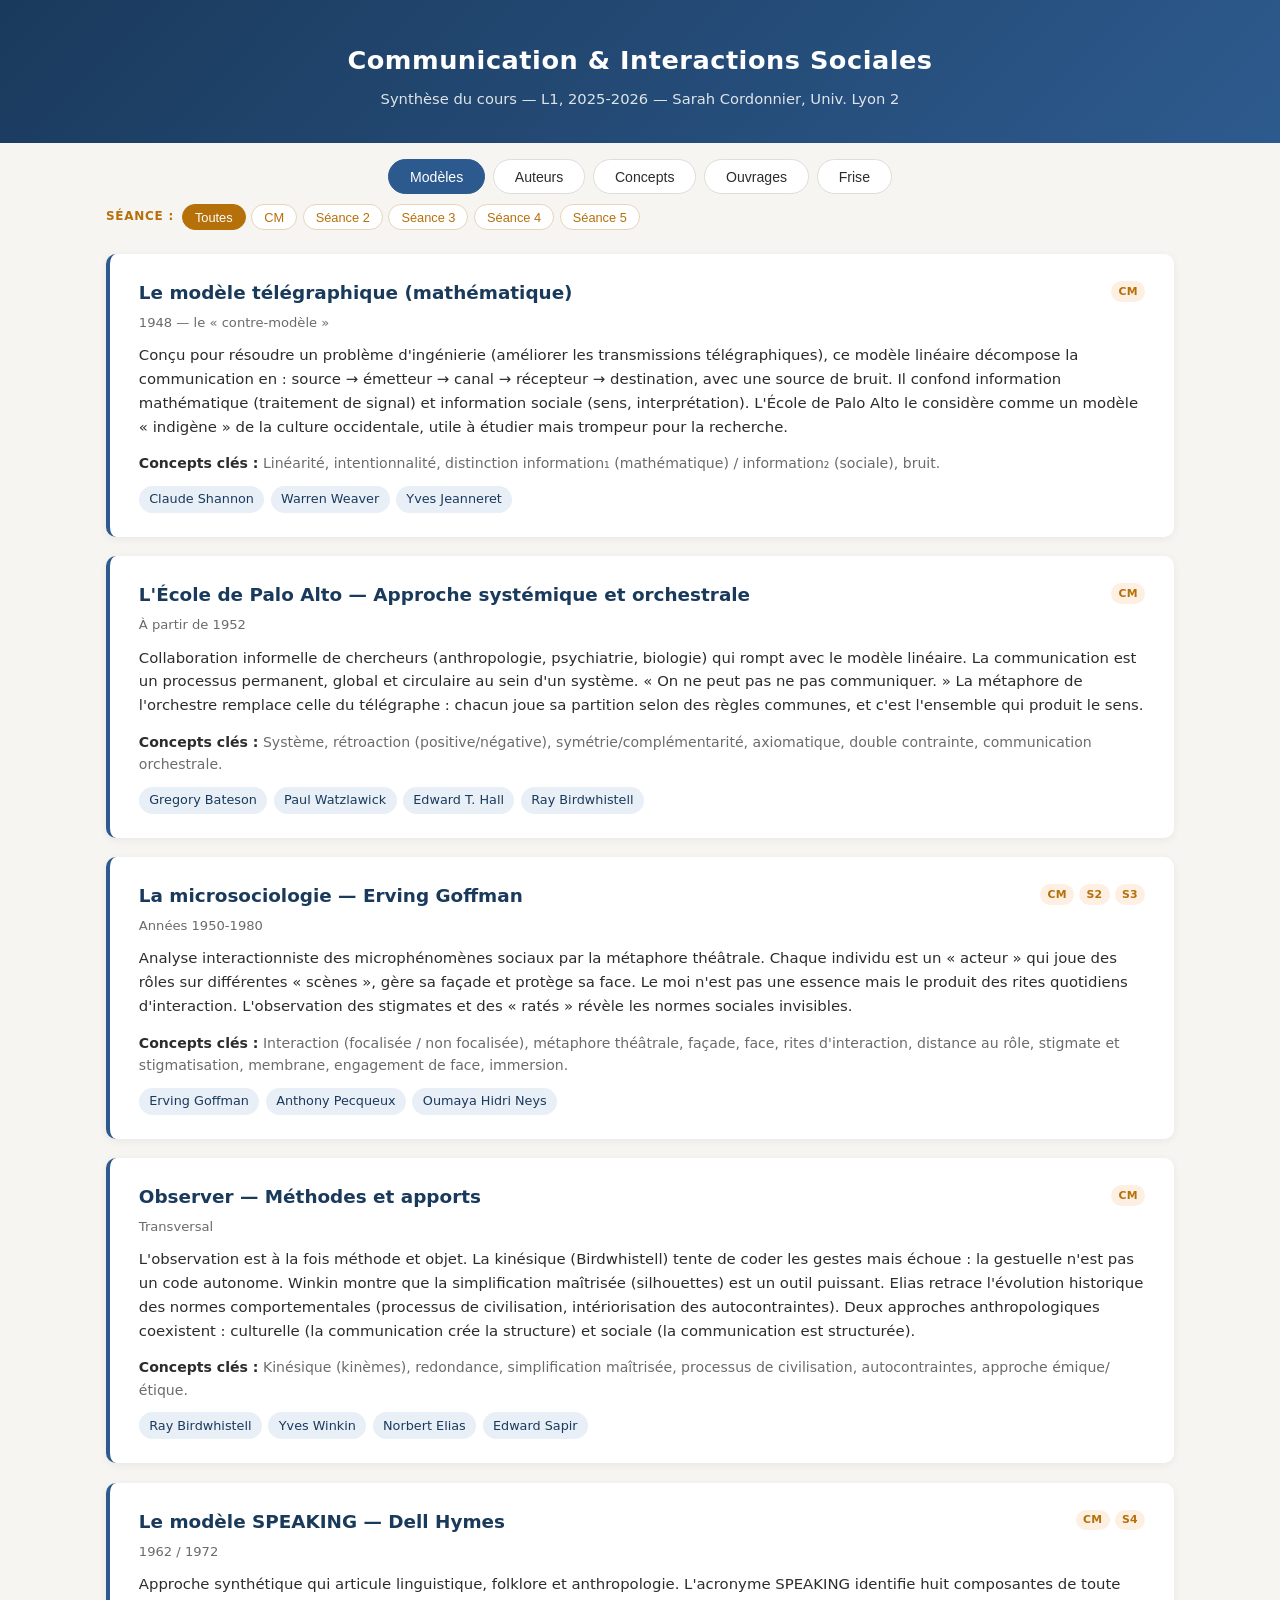
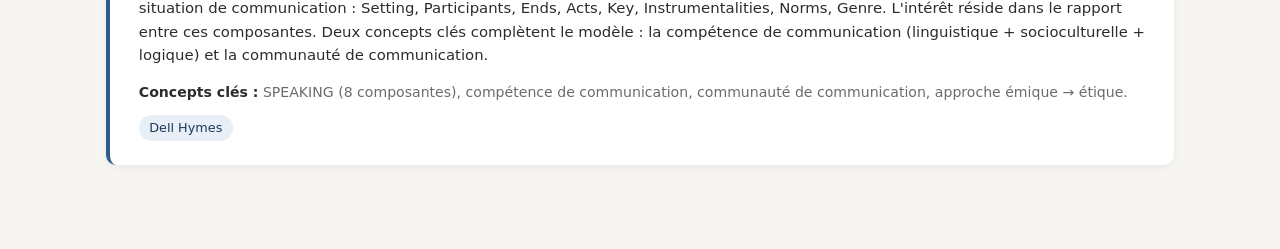
==== commit b53fb6d1: "Add files via upload" ====
--- a/index.html
+++ b/index.html
@@ -3,7 +3,7 @@
 <head>
 <meta charset="UTF-8">
 <meta name="viewport" content="width=device-width, initial-scale=1.0">
-<title>Communication & Interactions Sociales — Synthèse</title>
+<title>Communication & Interactions Sociales — Synthèse concepts</title>
 <link rel="stylesheet" href="styles.css">
 </head>
 <body>
--- a/styles.css
+++ b/styles.css
@@ -163,6 +163,27 @@
   .concept-item { background: var(--bg); border-radius: 8px; padding: .8rem 1rem; margin-bottom: .5rem; }
   .concept-item .name { font-weight: 600; color: var(--accent-dark); font-size: .95rem; }
   .concept-item .def { font-size: .88rem; color: var(--text); margin-top: .2rem; }
+
+  /* ── Exemples contextuels dans les définitions ── */
+  .concept-examples { margin-top: .55rem; display: flex; flex-direction: column; gap: .35rem; }
+  .concept-example {
+    border-left: 3px solid var(--seance-color, #b5700a);
+    padding: .3rem .6rem .3rem .7rem;
+    background: #fdf8f0;
+    border-radius: 0 6px 6px 0;
+    font-size: .83rem;
+    font-style: italic;
+    color: #5a4a2a;
+  }
+  .concept-example .ex-label {
+    font-weight: 700;
+    font-style: normal;
+    color: #b5700a;
+    margin-right: .35rem;
+    font-size: .78rem;
+    text-transform: uppercase;
+    letter-spacing: .03em;
+  }
 
   /* ── Concepts view ── */
   .filter-group { margin-bottom: .8rem; }
